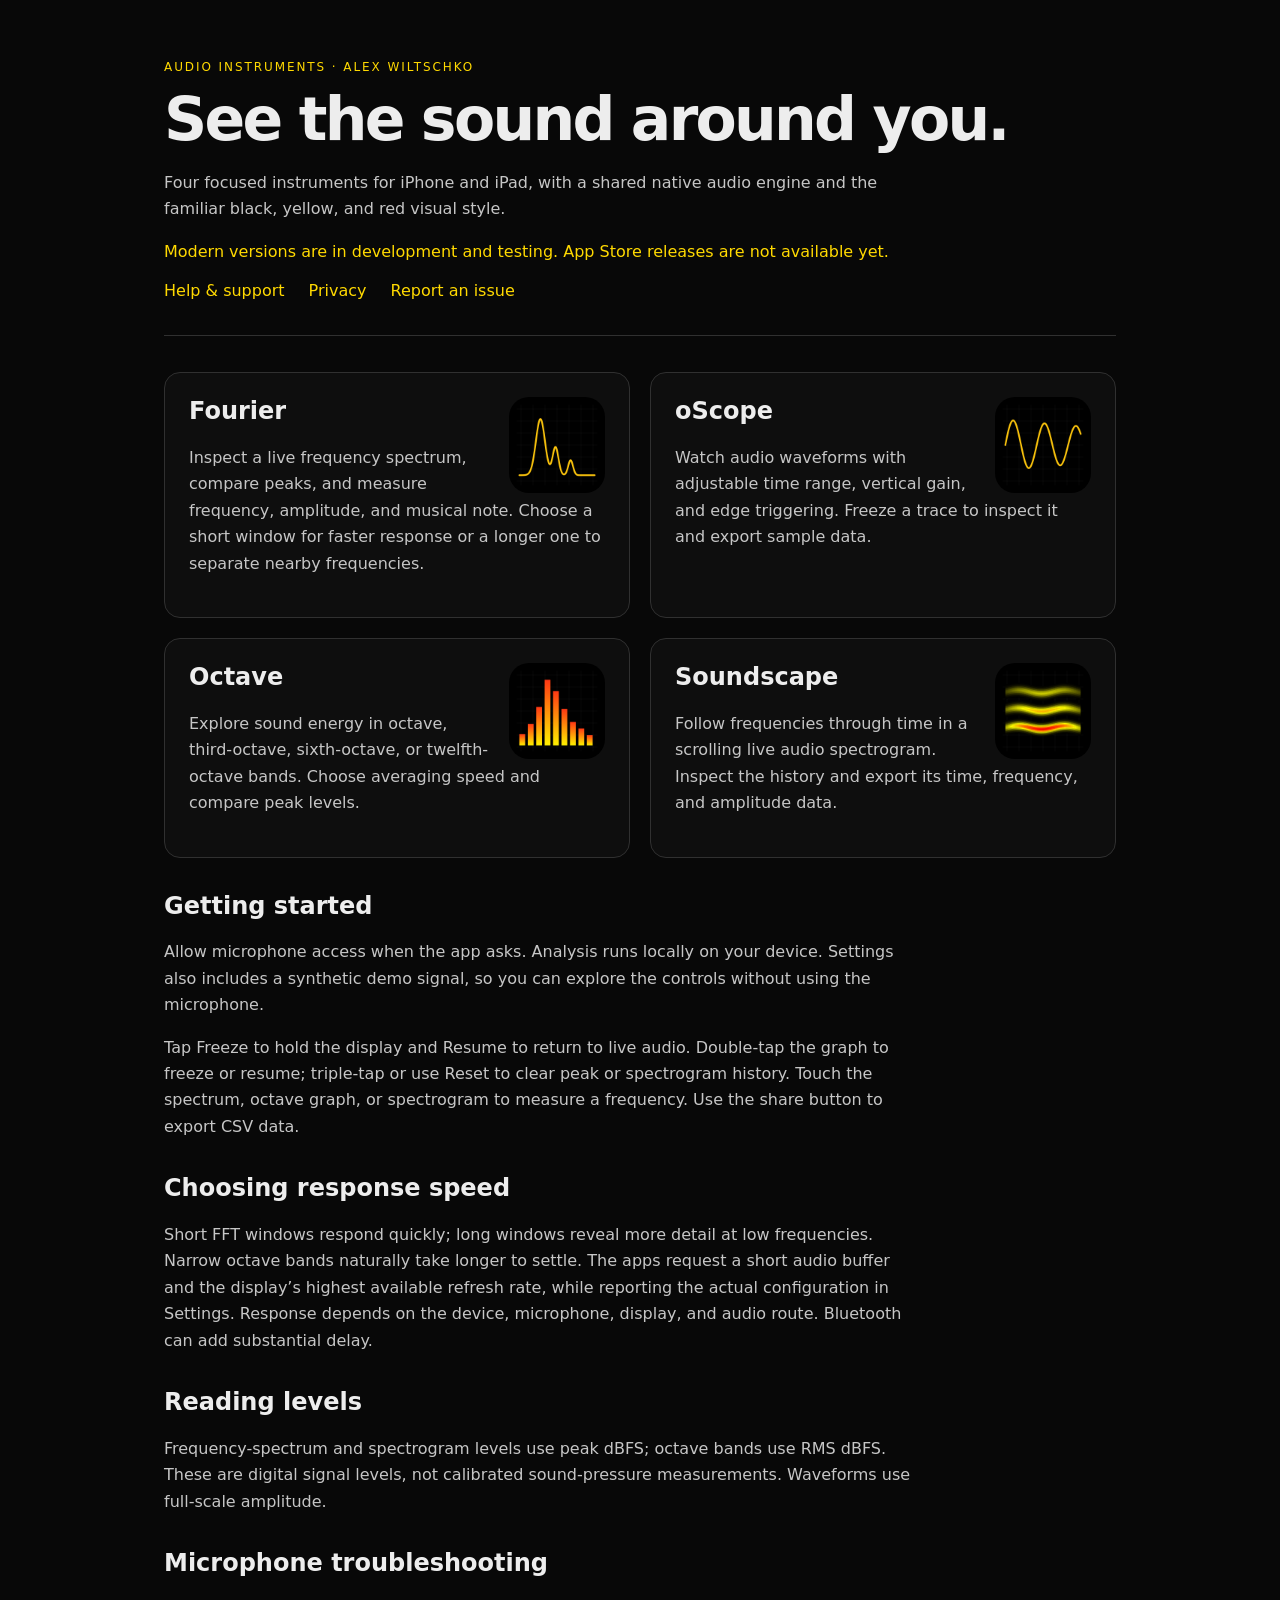
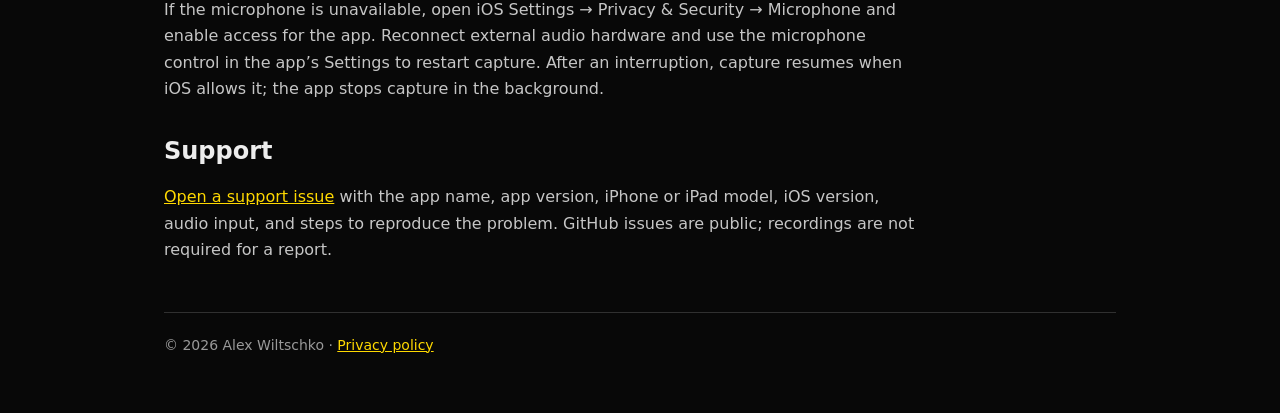
==== audio-instruments/index.html @ 64ae498b "Add modern audio instrument support and privacy pages" ====
<!doctype html><html lang="en"><head><meta charset="utf-8"><meta name="viewport" content="width=device-width,initial-scale=1"><title>Audio instruments by Alex Wiltschko</title><meta name="description" content="Fourier, oScope, Octave, and Soundscape: audio analysis instruments for iPhone and iPad."><link rel="stylesheet" href="styles.css"></head><body><main><header><div class="eyebrow">Audio instruments · Alex Wiltschko</div><h1>See the sound around you.</h1><p>Four focused instruments for iPhone and iPad, with a shared native audio engine and the familiar black, yellow, and red visual style.</p><p class="status">Modern versions are in development and testing. App Store releases are not available yet.</p><nav><a href="#help">Help &amp; support</a><a href="privacy.html">Privacy</a><a href="https://github.com/alexbw/oScope-Website/issues">Report an issue</a></nav></header><section class="cards" aria-label="Instruments"><article class="card"><img src="fourier.png" alt="Fourier spectrum icon"><h2>Fourier</h2><p>Inspect a live frequency spectrum, compare peaks, and measure frequency, amplitude, and musical note. Choose a short window for faster response or a longer one to separate nearby frequencies.</p></article><article class="card"><img src="oscope.png" alt="oScope waveform icon"><h2>oScope</h2><p>Watch audio waveforms with adjustable time range, vertical gain, and edge triggering. Freeze a trace to inspect it and export sample data.</p></article><article class="card"><img src="octave.png" alt="Octave analyzer icon"><h2>Octave</h2><p>Explore sound energy in octave, third-octave, sixth-octave, or twelfth-octave bands. Choose averaging speed and compare peak levels.</p></article><article class="card"><img src="soundscape.png" alt="Soundscape spectrogram icon"><h2>Soundscape</h2><p>Follow frequencies through time in a scrolling live audio spectrogram. Inspect the history and export its time, frequency, and amplitude data.</p></article></section><section id="help"><h2>Getting started</h2><p>Allow microphone access when the app asks. Analysis runs locally on your device. Settings also includes a synthetic demo signal, so you can explore the controls without using the microphone.</p><p>Tap Freeze to hold the display and Resume to return to live audio. Double-tap the graph to freeze or resume; triple-tap or use Reset to clear peak or spectrogram history. Touch the spectrum, octave graph, or spectrogram to measure a frequency. Use the share button to export CSV data.</p><h2>Choosing response speed</h2><p>Short FFT windows respond quickly; long windows reveal more detail at low frequencies. Narrow octave bands naturally take longer to settle. The apps request a short audio buffer and the display’s highest available refresh rate, while reporting the actual configuration in Settings. Response depends on the device, microphone, display, and audio route. Bluetooth can add substantial delay.</p><h2>Reading levels</h2><p>Frequency-spectrum and spectrogram levels use peak dBFS; octave bands use RMS dBFS. These are digital signal levels, not calibrated sound-pressure measurements. Waveforms use full-scale amplitude.</p><h2>Microphone troubleshooting</h2><p>If the microphone is unavailable, open iOS Settings → Privacy &amp; Security → Microphone and enable access for the app. Reconnect external audio hardware and use the microphone control in the app’s Settings to restart capture. After an interruption, capture resumes when iOS allows it; the app stops capture in the background.</p><h2>Support</h2><p><a href="https://github.com/alexbw/oScope-Website/issues/new">Open a support issue</a> with the app name, app version, iPhone or iPad model, iOS version, audio input, and steps to reproduce the problem. GitHub issues are public; recordings are not required for a report.</p></section><footer>© 2026 Alex Wiltschko · <a href="privacy.html">Privacy policy</a></footer></main></body></html>
---- audio-instruments/styles.css ----
:root{color-scheme:dark;font-family:system-ui,-apple-system,sans-serif;background:#080808;color:#ededed}*{box-sizing:border-box}body{margin:0}main{max-width:1000px;margin:auto;padding:60px 24px}header{border-bottom:1px solid #303030;padding-bottom:35px;margin-bottom:36px}h1{font-size:clamp(34px,6vw,60px);letter-spacing:-.045em;margin:10px 0}h2{font-size:24px;margin-top:34px}p,li{line-height:1.65;color:#c6c6c6;max-width:760px}a{color:#ffd900}nav{display:flex;gap:24px;flex-wrap:wrap}nav a{text-decoration:none}.eyebrow{color:#ffd900;text-transform:uppercase;letter-spacing:.16em;font-size:12px}.cards{display:grid;grid-template-columns:repeat(2,1fr);gap:20px}.card{border:1px solid #303030;background:#0e0e0e;padding:24px;border-radius:16px}.card img{width:96px;height:96px;float:right;margin-left:16px;border-radius:20px}.card h2{margin-top:0}.status{color:#ffd900}.meta{font-size:14px;color:#999}footer{border-top:1px solid #303030;margin-top:48px;padding-top:24px;color:#999;font-size:14px}@media(max-width:650px){main{padding-top:32px}.cards{grid-template-columns:1fr}.card img{width:72px;height:72px}}
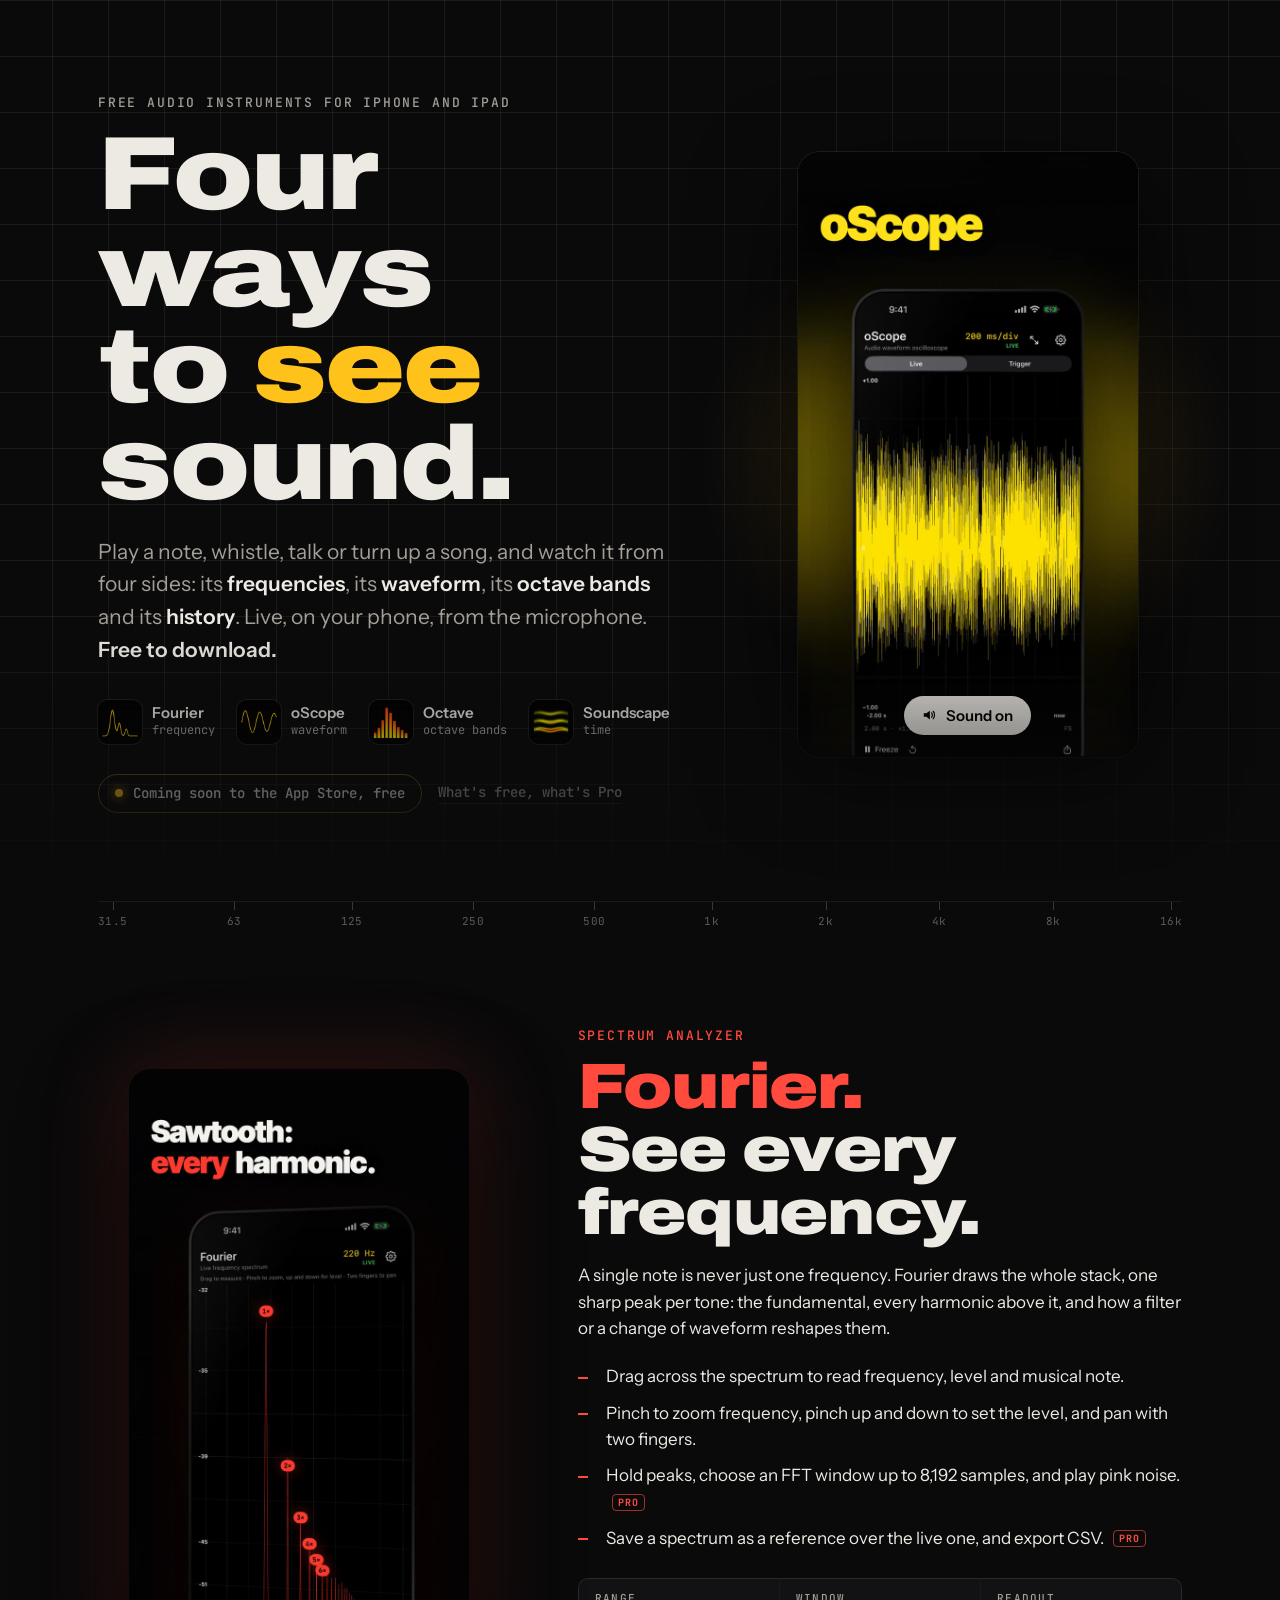
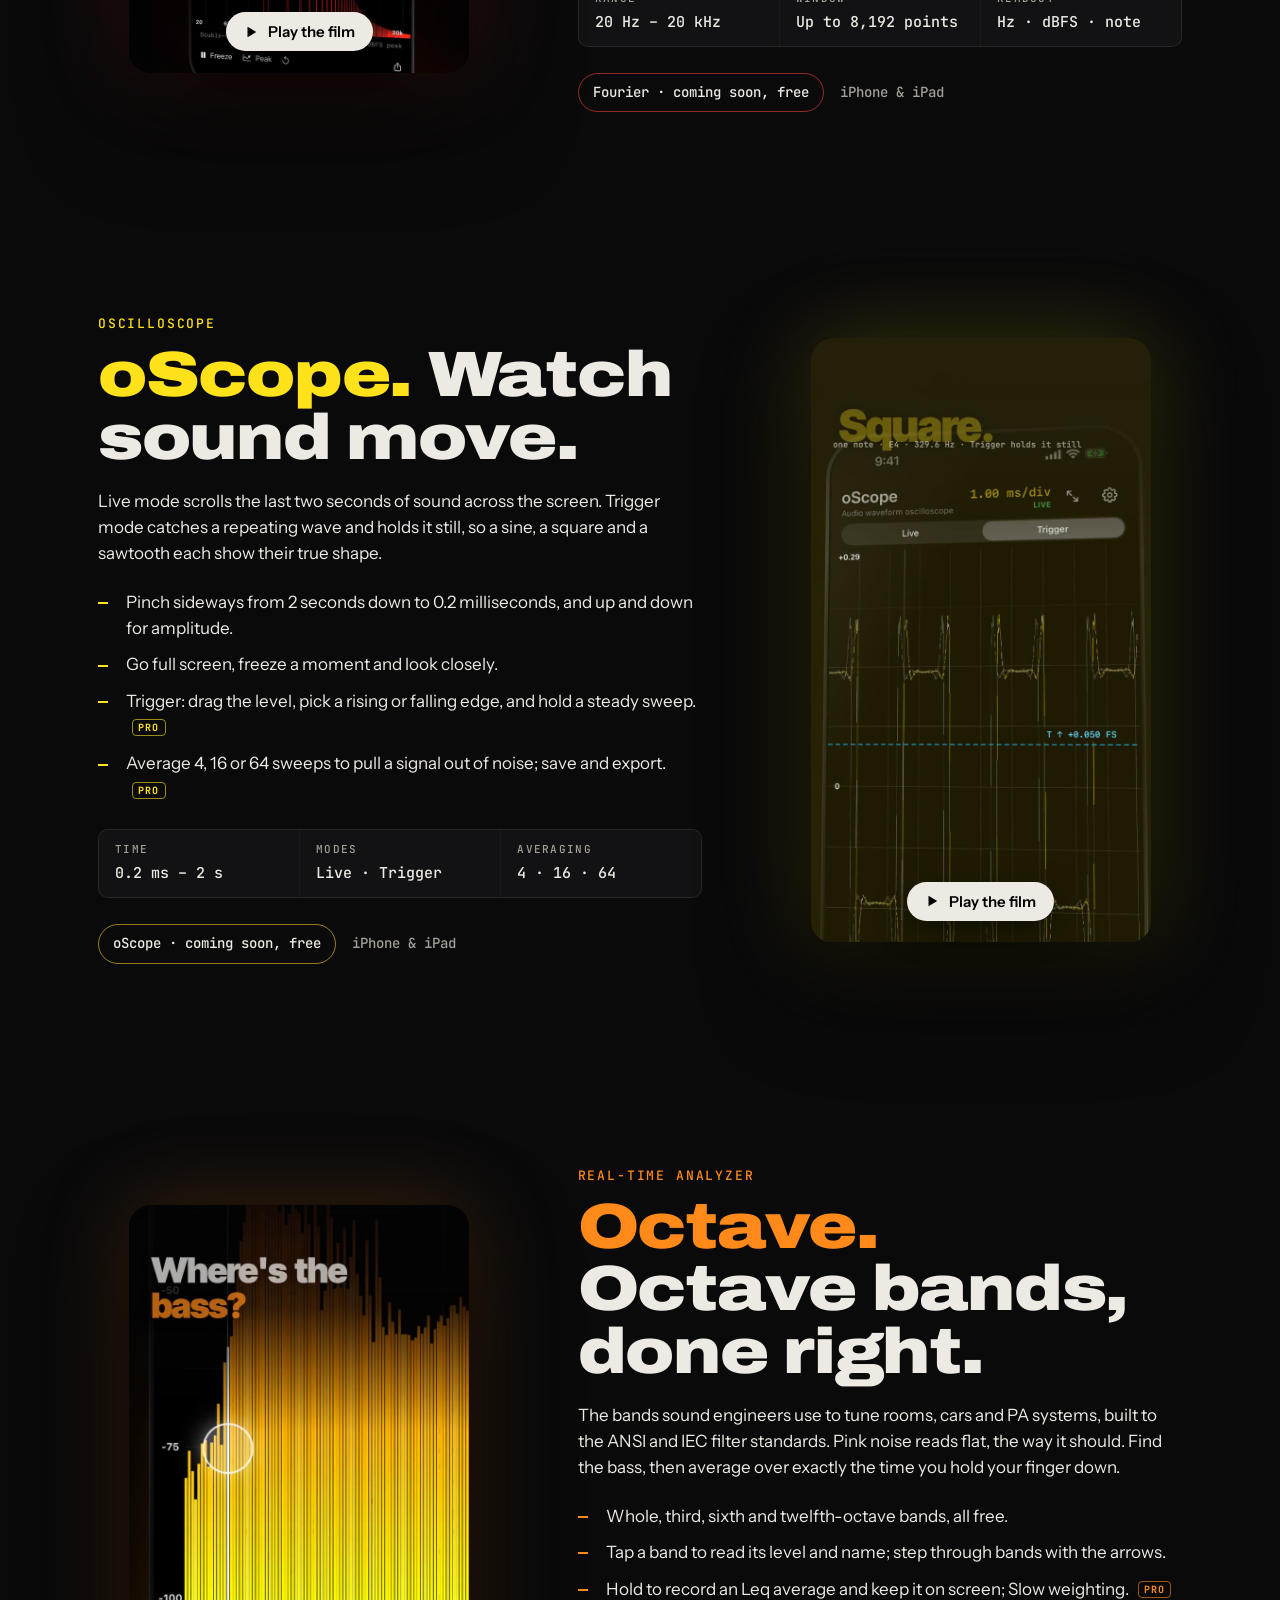
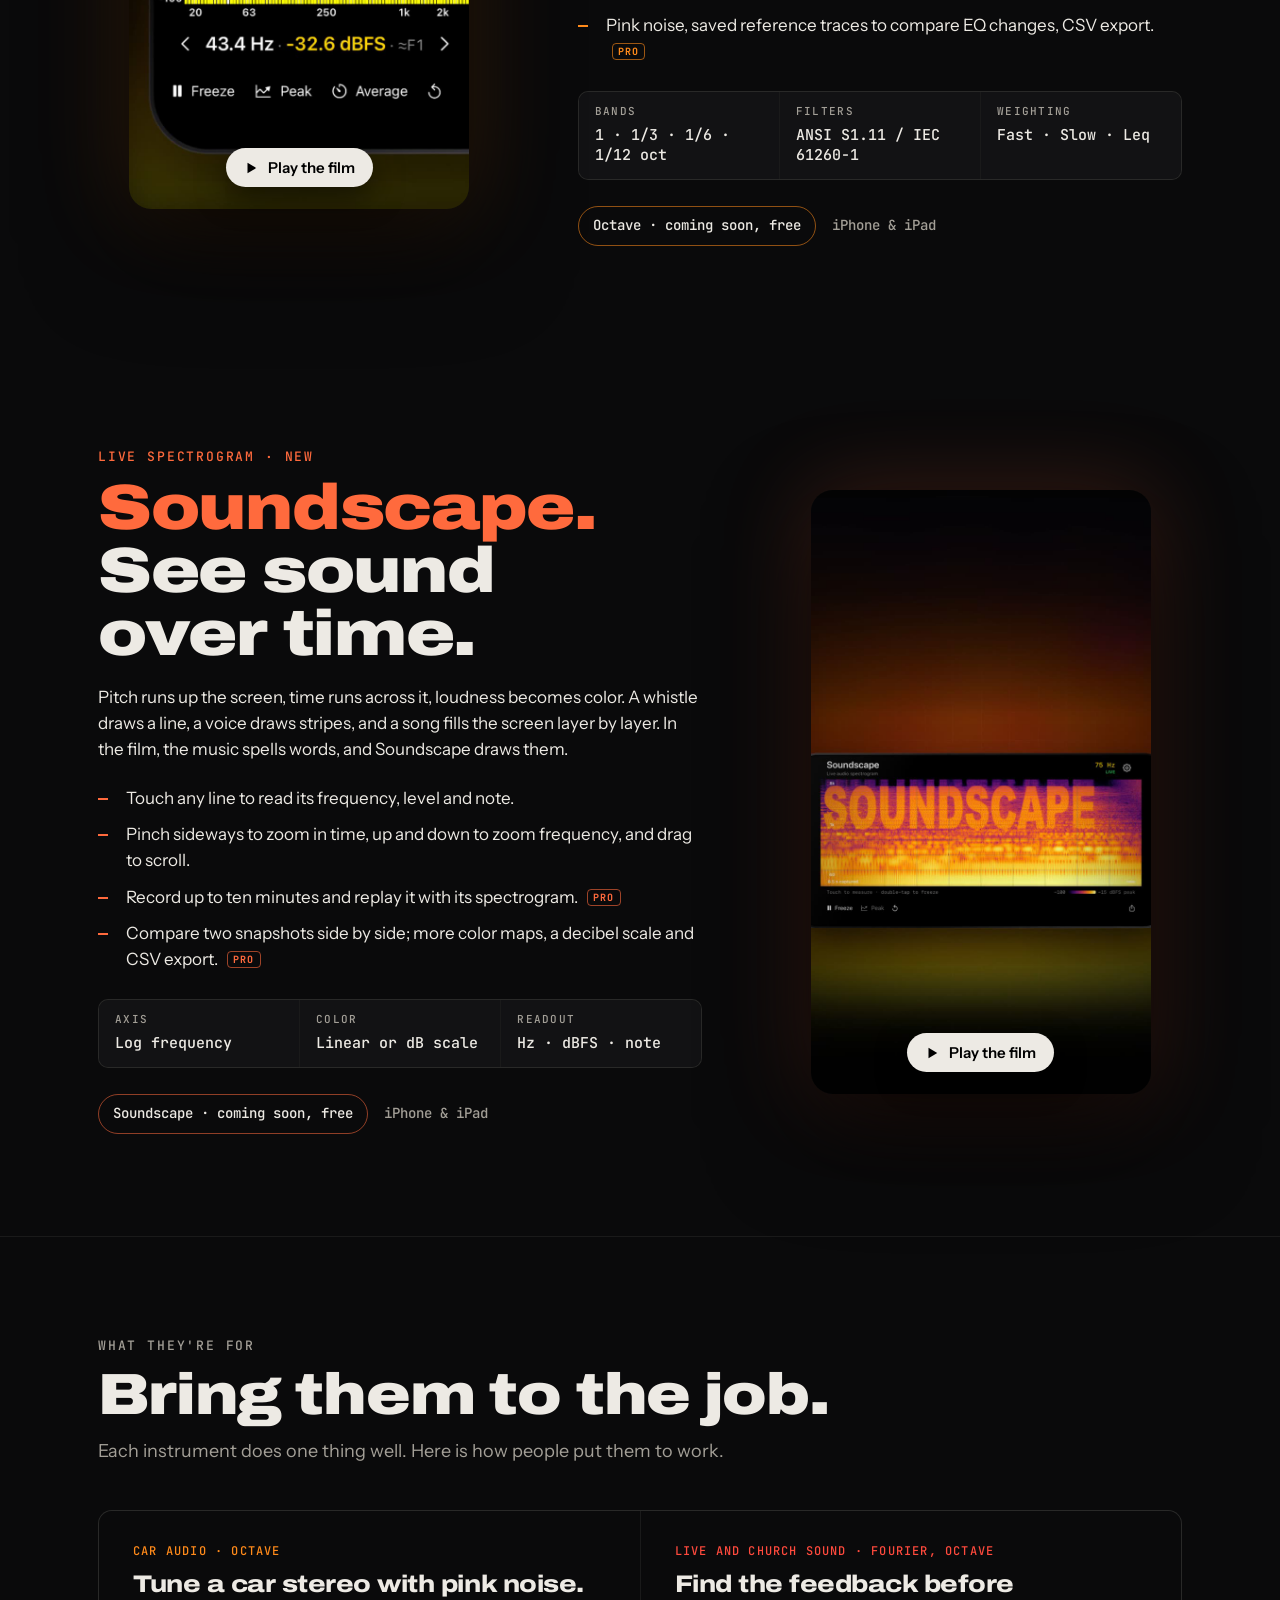
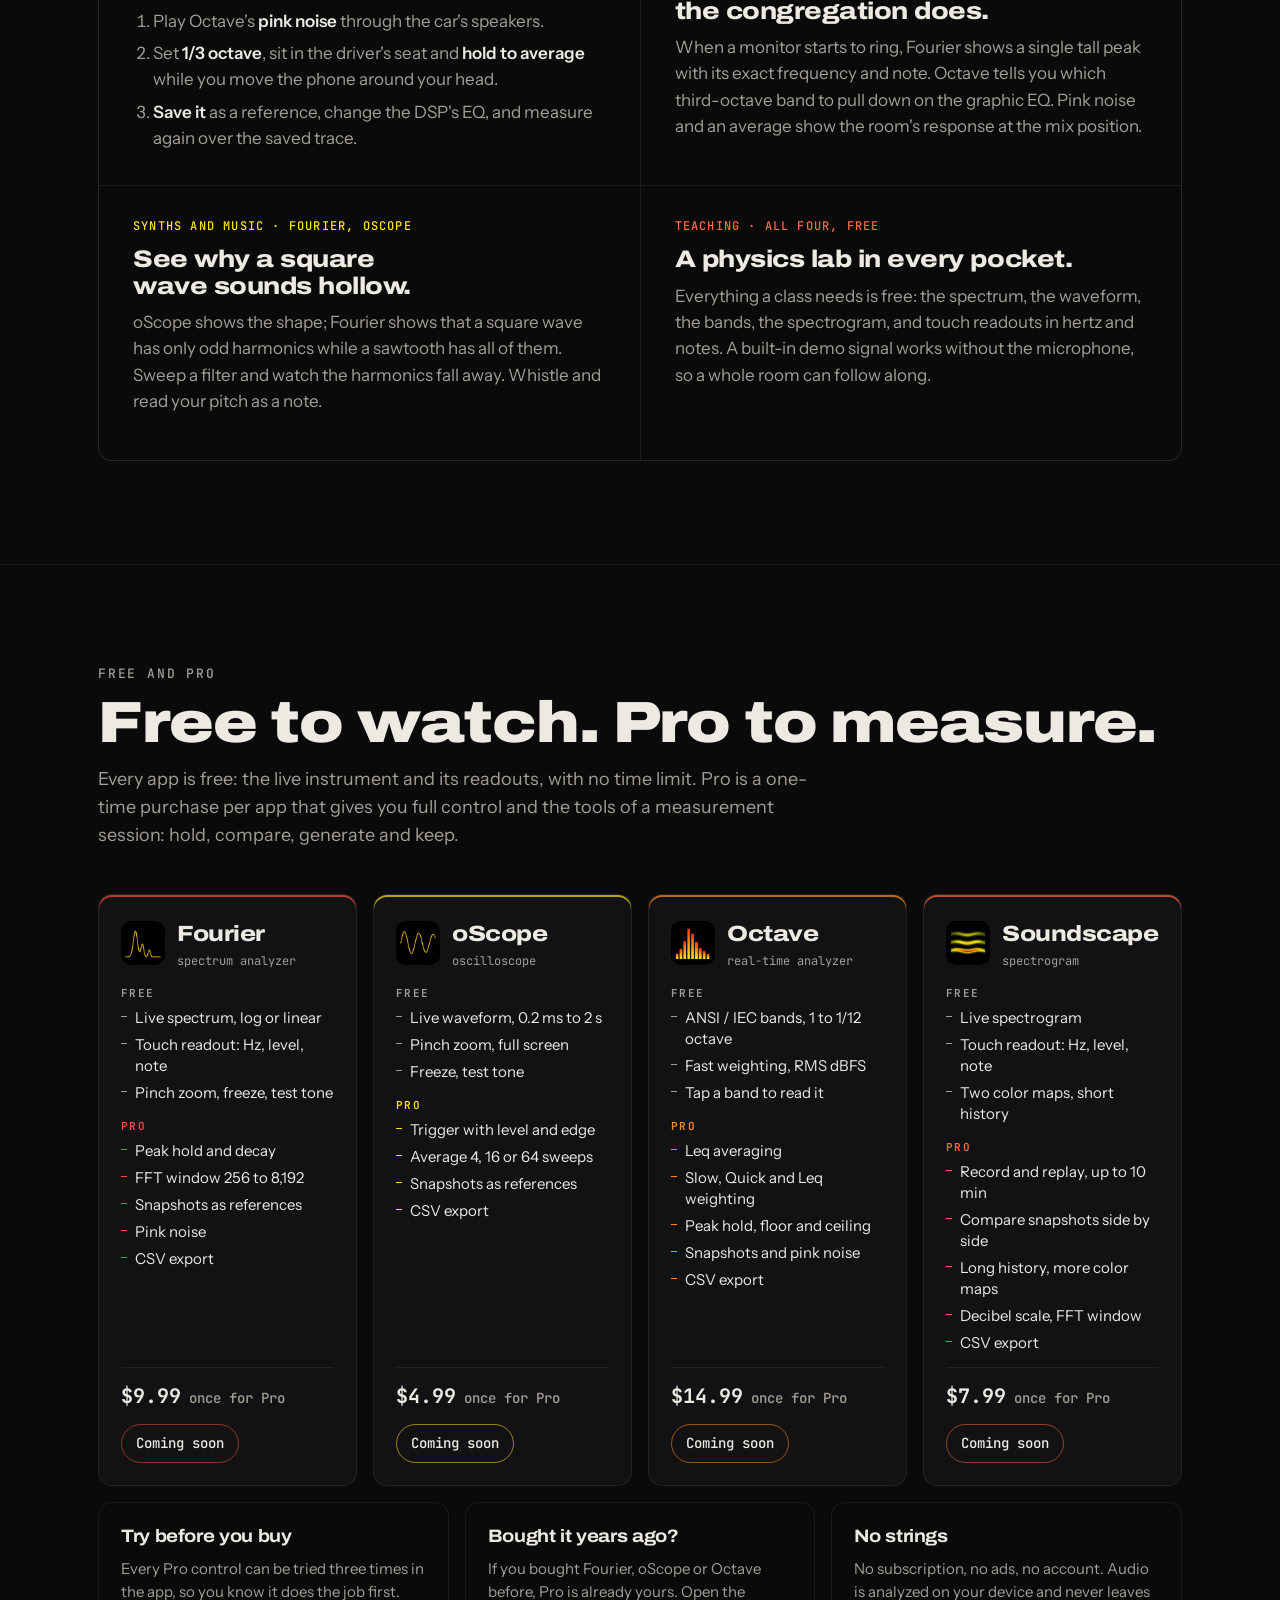
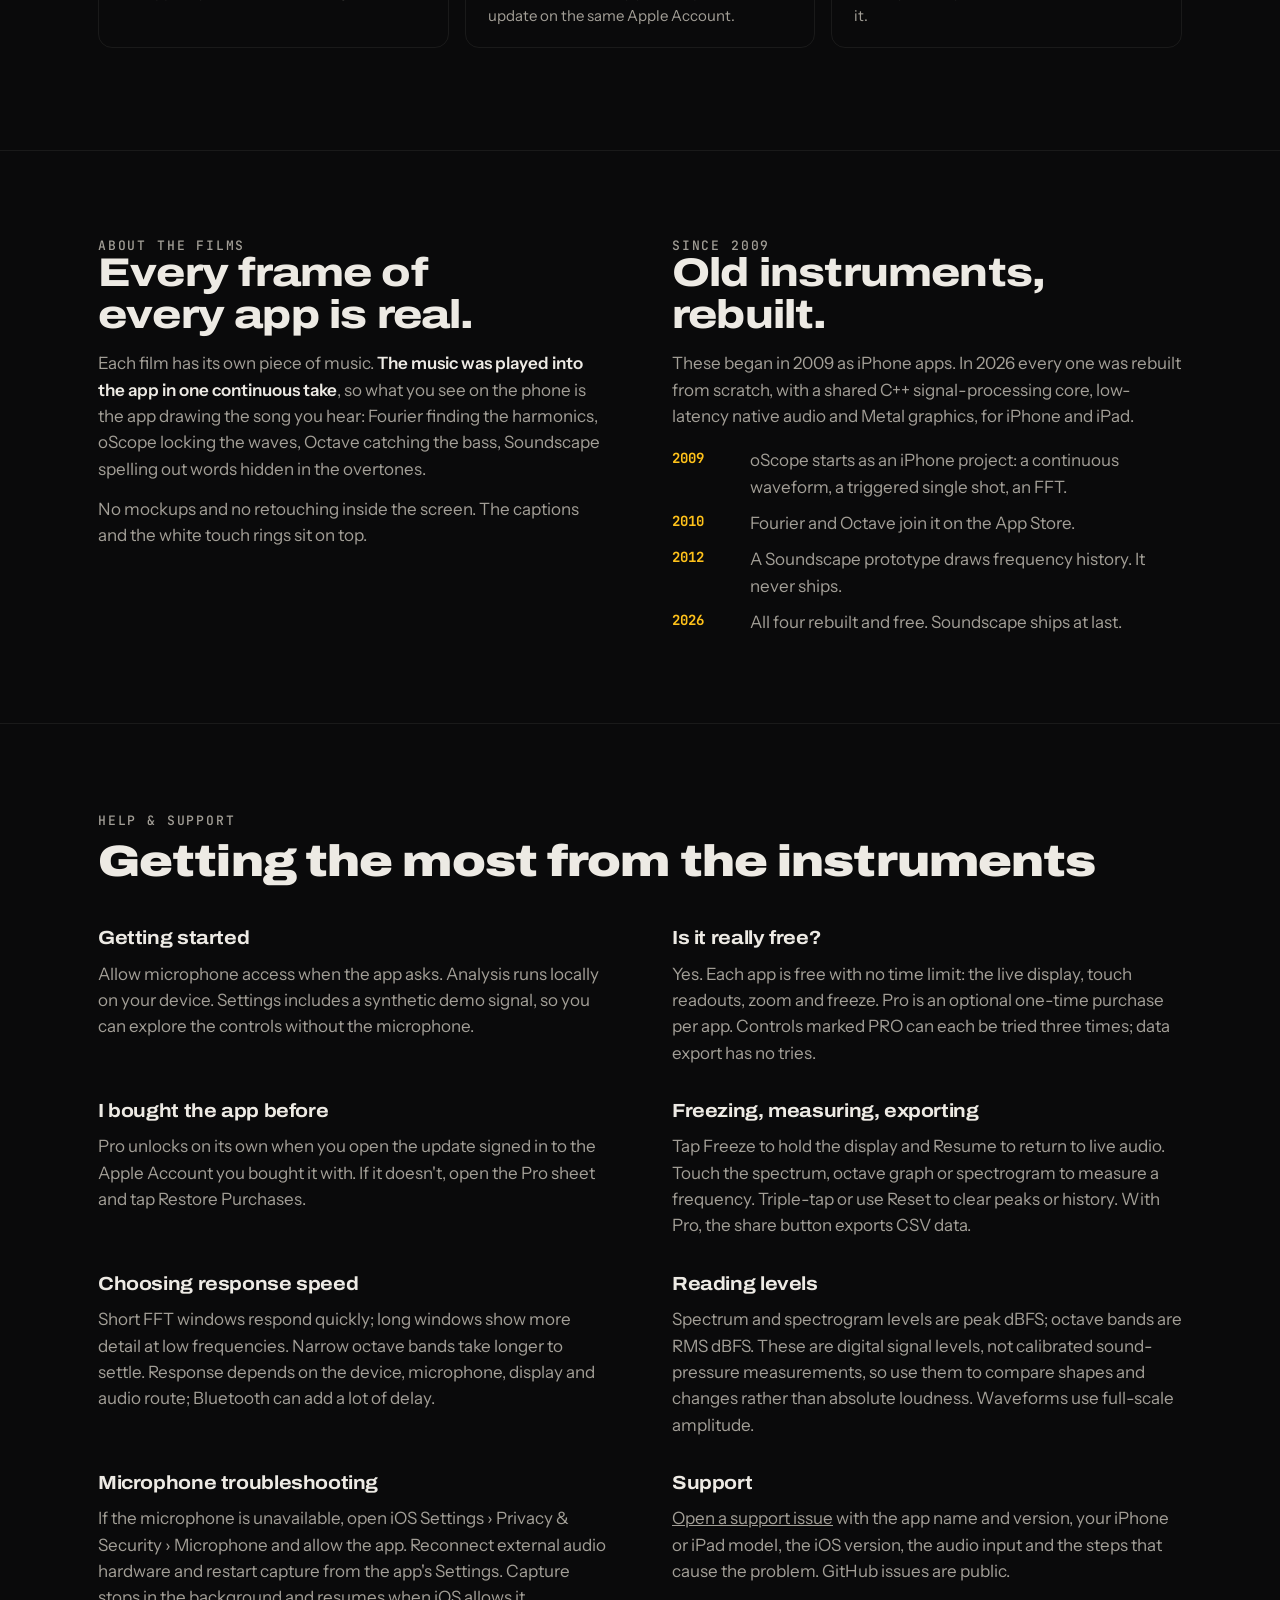
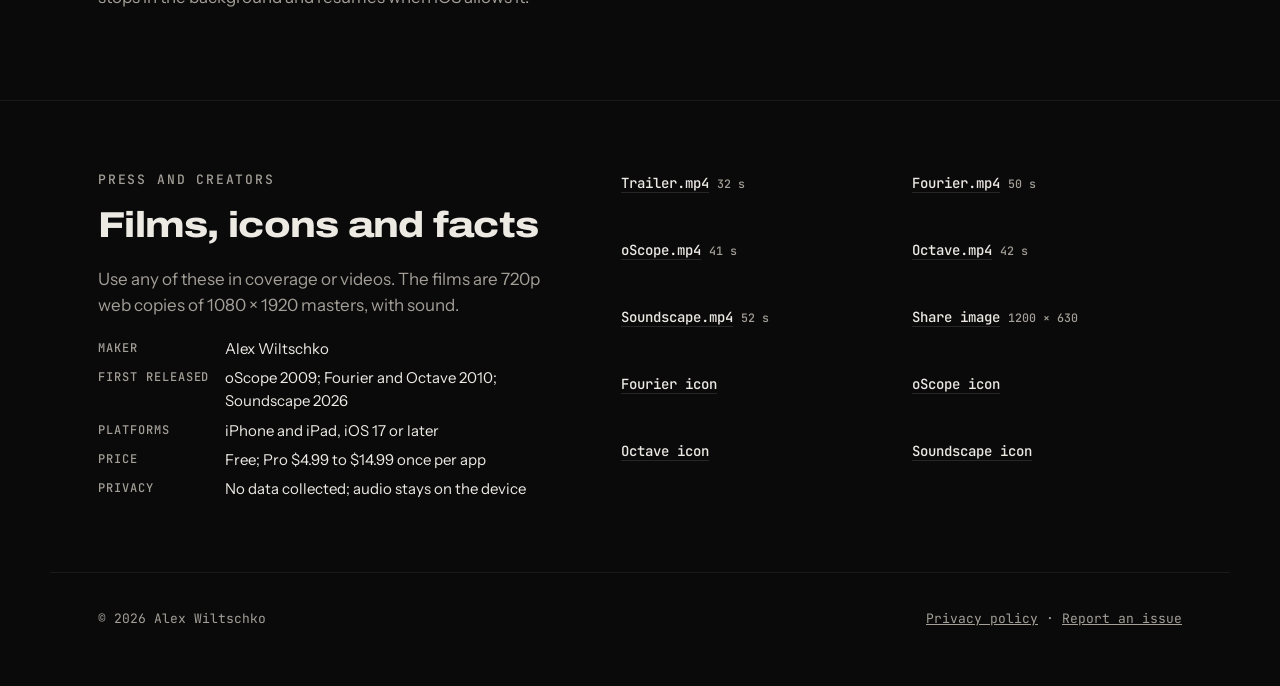
==== commit 44e4527f: "Publish the Sound Instruments launch page with free and Pro" ====
--- a/audio-instruments/index.html
+++ b/audio-instruments/index.html
@@ -1 +1,636 @@
-<!doctype html><html lang="en"><head><meta charset="utf-8"><meta name="viewport" content="width=device-width,initial-scale=1"><title>Audio instruments by Alex Wiltschko</title><meta name="description" content="Fourier, oScope, Octave, and Soundscape: audio analysis instruments for iPhone and iPad."><link rel="stylesheet" href="styles.css"></head><body><main><header><div class="eyebrow">Audio instruments · Alex Wiltschko</div><h1>See the sound around you.</h1><p>Four focused instruments for iPhone and iPad, with a shared native audio engine and the familiar black, yellow, and red visual style.</p><p class="status">Modern versions are in development and testing. App Store releases are not available yet.</p><nav><a href="#help">Help &amp; support</a><a href="privacy.html">Privacy</a><a href="https://github.com/alexbw/oScope-Website/issues">Report an issue</a></nav></header><section class="cards" aria-label="Instruments"><article class="card"><img src="fourier.png" alt="Fourier spectrum icon"><h2>Fourier</h2><p>Inspect a live frequency spectrum, compare peaks, and measure frequency, amplitude, and musical note. Choose a short window for faster response or a longer one to separate nearby frequencies.</p></article><article class="card"><img src="oscope.png" alt="oScope waveform icon"><h2>oScope</h2><p>Watch audio waveforms with adjustable time range, vertical gain, and edge triggering. Freeze a trace to inspect it and export sample data.</p></article><article class="card"><img src="octave.png" alt="Octave analyzer icon"><h2>Octave</h2><p>Explore sound energy in octave, third-octave, sixth-octave, or twelfth-octave bands. Choose averaging speed and compare peak levels.</p></article><article class="card"><img src="soundscape.png" alt="Soundscape spectrogram icon"><h2>Soundscape</h2><p>Follow frequencies through time in a scrolling live audio spectrogram. Inspect the history and export its time, frequency, and amplitude data.</p></article></section><section id="help"><h2>Getting started</h2><p>Allow microphone access when the app asks. Analysis runs locally on your device. Settings also includes a synthetic demo signal, so you can explore the controls without using the microphone.</p><p>Tap Freeze to hold the display and Resume to return to live audio. Double-tap the graph to freeze or resume; triple-tap or use Reset to clear peak or spectrogram history. Touch the spectrum, octave graph, or spectrogram to measure a frequency. Use the share button to export CSV data.</p><h2>Choosing response speed</h2><p>Short FFT windows respond quickly; long windows reveal more detail at low frequencies. Narrow octave bands naturally take longer to settle. The apps request a short audio buffer and the display’s highest available refresh rate, while reporting the actual configuration in Settings. Response depends on the device, microphone, display, and audio route. Bluetooth can add substantial delay.</p><h2>Reading levels</h2><p>Frequency-spectrum and spectrogram levels use peak dBFS; octave bands use RMS dBFS. These are digital signal levels, not calibrated sound-pressure measurements. Waveforms use full-scale amplitude.</p><h2>Microphone troubleshooting</h2><p>If the microphone is unavailable, open iOS Settings → Privacy &amp; Security → Microphone and enable access for the app. Reconnect external audio hardware and use the microphone control in the app’s Settings to restart capture. After an interruption, capture resumes when iOS allows it; the app stops capture in the background.</p><h2>Support</h2><p><a href="https://github.com/alexbw/oScope-Website/issues/new">Open a support issue</a> with the app name, app version, iPhone or iPad model, iOS version, audio input, and steps to reproduce the problem. GitHub issues are public; recordings are not required for a report.</p></section><footer>© 2026 Alex Wiltschko · <a href="privacy.html">Privacy policy</a></footer></main></body></html>
+<!doctype html>
+<html lang="en">
+<head>
+<meta charset="utf-8">
+<meta name="viewport" content="width=device-width, initial-scale=1">
+<title>Sound Instruments: Fourier, oScope, Octave and Soundscape for iPhone and iPad</title>
+<meta name="description" content="Four free audio instruments for iPhone and iPad: a spectrum analyzer, an oscilloscope, an ANSI octave-band analyzer and a live spectrogram. Pro is a one-time unlock.">
+<link rel="canonical" href="https://alexbw.github.io/oScope-Website/audio-instruments/">
+<meta name="theme-color" content="#0a0a0b">
+<meta property="og:type" content="website">
+<meta property="og:site_name" content="Sound Instruments">
+<meta property="og:title" content="Four ways to see sound">
+<meta property="og:description" content="Fourier, oScope, Octave and Soundscape: free audio instruments for iPhone and iPad. Every frame in the films is the real app drawing the music.">
+<meta property="og:url" content="https://alexbw.github.io/oScope-Website/audio-instruments/">
+<meta property="og:image" content="https://alexbw.github.io/oScope-Website/audio-instruments/media/share.jpg">
+<meta property="og:image:width" content="1200">
+<meta property="og:image:height" content="630">
+<meta property="og:image:alt" content="Fourier, oScope, Octave and Soundscape screens, with the words: Four ways to see sound.">
+<meta name="twitter:card" content="summary_large_image">
+<link rel="icon" type="image/png" href="icons/oscope.png">
+<link rel="apple-touch-icon" href="icons/oscope.png">
+<link rel="preconnect" href="https://fonts.googleapis.com">
+<link rel="preconnect" href="https://fonts.gstatic.com" crossorigin>
+<link rel="stylesheet" href="https://fonts.googleapis.com/css2?family=Archivo:wdth,wght@112..125,600..900&family=Instrument+Sans:wght@400;500;600&family=JetBrains+Mono:wght@400;500;700&display=swap">
+<script type="application/ld+json">
+{"@context":"https://schema.org","@graph":[
+ {"@type":"MobileApplication","name":"Fourier: Spectrum Analyzer","operatingSystem":"iOS 17 or later","applicationCategory":"UtilitiesApplication","url":"https://apps.apple.com/app/id386084557","offers":{"@type":"Offer","price":"0","priceCurrency":"USD"}},
+ {"@type":"MobileApplication","name":"oScope: Audio Oscilloscope","operatingSystem":"iOS 17 or later","applicationCategory":"UtilitiesApplication","url":"https://apps.apple.com/app/id344345859","offers":{"@type":"Offer","price":"0","priceCurrency":"USD"}},
+ {"@type":"MobileApplication","name":"Octave: Real-Time Analyzer","operatingSystem":"iOS 17 or later","applicationCategory":"UtilitiesApplication","url":"https://apps.apple.com/app/id386083594","offers":{"@type":"Offer","price":"0","priceCurrency":"USD"}},
+ {"@type":"MobileApplication","name":"Soundscape: Audio Spectrogram","operatingSystem":"iOS 17 or later","applicationCategory":"UtilitiesApplication","url":"https://apps.apple.com/app/id6819117901","offers":{"@type":"Offer","price":"0","priceCurrency":"USD"}}
+]}
+</script>
+<style>
+/* Layout: a rack of instrument front panels. Each app is a module with its own trace color; octave rulers divide the rack. */
+:root {
+  --panel: #0a0a0b;        /* the instruments' black glass */
+  --rack: #121214;         /* module faces */
+  --graticule: rgba(237, 234, 228, 0.07);
+  --line: rgba(237, 234, 228, 0.12);
+  --ink: #edeae4;
+  --muted: #a39f97;
+  --amber: #ffc21a;        /* the icons' trace */
+  --fourier: #ff4a3d;
+  --oscope: #ffe21a;
+  --octave: #ff8a1a;
+  --soundscape: #ff6a3d;
+  --display: "Archivo", "Helvetica Neue", Arial, sans-serif;
+  --body: "Instrument Sans", "Helvetica Neue", Arial, sans-serif;
+  --mono: "JetBrains Mono", ui-monospace, "SF Mono", Menlo, monospace;
+  --gutter: clamp(16px, 4vw, 48px);
+  color-scheme: dark;
+}
+* { box-sizing: border-box; }
+html { background: var(--panel); scroll-behavior: smooth; }
+body {
+  margin: 0;
+  background: var(--panel);
+  color: var(--ink);
+  font: 400 17px/1.55 var(--body);
+  -webkit-font-smoothing: antialiased;
+  overflow-x: hidden;
+}
+a { color: inherit; }
+:focus-visible { outline: 2px solid var(--amber); outline-offset: 3px; border-radius: 4px; }
+.wrap { max-width: 1180px; margin: 0 auto; padding-inline: var(--gutter); }
+[hidden] { display: none !important; }
+
+/* graticule behind the hero, as on a scope screen */
+.hero {
+  position: relative;
+  padding-block: clamp(40px, 8vw, 96px) clamp(48px, 7vw, 88px);
+  background-image:
+    linear-gradient(var(--graticule) 1px, transparent 1px),
+    linear-gradient(90deg, var(--graticule) 1px, transparent 1px);
+  background-size: 56px 56px;
+  background-position: center top;
+  -webkit-mask-image: linear-gradient(#000 70%, transparent);
+          mask-image: linear-gradient(#000 70%, transparent);
+}
+.hero-grid { display: grid; grid-template-columns: minmax(0, 1.15fr) minmax(0, 0.85fr); gap: clamp(32px, 6vw, 80px); align-items: center; }
+.eyebrow { font: 500 13px/1 var(--mono); letter-spacing: 0.14em; text-transform: uppercase; color: var(--muted); }
+h1, h2, h3 { font-family: var(--display); font-stretch: 118%; letter-spacing: -0.02em; text-wrap: balance; margin: 0; }
+h1 { font-size: clamp(46px, 8.2vw, 104px); font-weight: 900; line-height: 0.93; margin-block: 18px 22px; }
+h1 em { font-style: normal; color: var(--amber); }
+.lede { font-size: clamp(18px, 2vw, 21px); color: var(--muted); max-width: 34em; margin: 0; }
+.lede strong { color: var(--ink); font-weight: 600; }
+
+.icons { display: flex; flex-wrap: wrap; gap: 14px 22px; margin-block: 34px 30px; padding: 0; list-style: none; }
+.icons li { display: flex; align-items: center; gap: 10px; font: 600 15px/1 var(--body); }
+.icons a { display: flex; align-items: center; gap: 10px; text-decoration: none; }
+.icons img { width: 44px; height: 44px; border-radius: 10px; box-shadow: 0 0 0 1px rgba(255,255,255,0.08); }
+.icons span small { display: block; font: 400 12px/1.3 var(--mono); color: var(--muted); margin-top: 3px; }
+
+.cta-row { display: flex; flex-wrap: wrap; gap: 12px 16px; align-items: center; }
+.status {
+  display: inline-flex; align-items: center; gap: 10px;
+  font: 500 14px/1.2 var(--mono); color: var(--ink);
+  border: 1px solid rgba(255,194,26,0.4); border-radius: 999px; padding: 10px 16px;
+}
+.status::before { content: ""; flex: none; width: 8px; height: 8px; border-radius: 50%; background: var(--amber); box-shadow: 0 0 12px var(--amber); }
+.button {
+  display: inline-flex; align-items: center; gap: 10px; text-decoration: none;
+  font: 600 16px/1 var(--body); color: #000; background: var(--amber);
+  border-radius: 999px; padding: 14px 20px; box-shadow: 0 10px 30px rgba(255,194,26,0.18);
+}
+.button svg { width: 16px; height: 16px; }
+.quiet-link { font: 500 14px/1.4 var(--mono); color: var(--muted); text-decoration: none; border-bottom: 1px solid var(--line); }
+.quiet-link:hover { color: var(--ink); }
+
+/* a vertical film card (the films carry their own phone) */
+.phone {
+  position: relative; width: 100%; max-width: 340px; margin-inline: auto;
+  aspect-ratio: 9 / 16; border-radius: 22px; overflow: hidden; background: #000;
+  box-shadow: 0 40px 100px rgba(0,0,0,0.7), 0 0 0 1px rgba(255,255,255,0.09);
+}
+.phone video { display: block; width: 100%; height: 100%; object-fit: cover; background: #000; }
+.film { position: relative; }
+.film .play {
+  position: absolute; inset: auto 0 22px 0; margin-inline: auto; width: max-content;
+  display: inline-flex; align-items: center; gap: 10px;
+  font: 600 15px/1 var(--body); color: #000; background: var(--ink);
+  border: 0; border-radius: 999px; padding: 12px 18px; cursor: pointer;
+  box-shadow: 0 10px 30px rgba(0,0,0,0.5);
+}
+.film .play svg { width: 14px; height: 14px; }
+.film.playing .play { opacity: 0; pointer-events: none; }
+.hero .film::after {
+  content: ""; position: absolute; inset: 10% -10%; z-index: -1;
+  background: radial-gradient(closest-side, rgba(255,194,26,0.28), transparent);
+  filter: blur(30px);
+}
+
+/* octave ruler: octave-band centres are equally spaced on a log axis */
+.ruler { border-top: 1px solid var(--graticule); padding-top: 8px; display: flex; justify-content: space-between; font: 400 11px/1 var(--mono); color: #5d5a55; letter-spacing: 0.04em; margin-block: 0; }
+.ruler span { position: relative; padding-top: 6px; }
+.ruler span::before { content: ""; position: absolute; top: -8px; left: 50%; height: 8px; border-left: 1px solid #3a3835; }
+
+/* modules */
+.module { padding-block: clamp(56px, 8vw, 104px); }
+.module-grid { display: grid; grid-template-columns: minmax(0, 0.8fr) minmax(0, 1.2fr); gap: clamp(32px, 6vw, 88px); align-items: center; }
+.module.flip .module-grid { grid-template-columns: minmax(0, 1.2fr) minmax(0, 0.8fr); }
+.module.flip .film { order: 2; }
+.module h2 { font-size: clamp(36px, 5.4vw, 64px); font-weight: 900; line-height: 0.98; margin-block: 14px 18px; }
+.module h2 .name { color: var(--accent); }
+.module p { margin: 0 0 18px; max-width: 36em; }
+.module .eyebrow { color: var(--accent); }
+.module .phone { box-shadow: 0 40px 100px rgba(0,0,0,0.7), 0 0 90px color-mix(in srgb, var(--accent) 22%, transparent), 0 0 0 1px rgba(255,255,255,0.06) inset; }
+.does { list-style: none; padding: 0; margin: 22px 0 26px; display: grid; gap: 10px; }
+.does li { position: relative; padding-left: 28px; }
+.does li::before { content: ""; position: absolute; left: 0; top: 0.78em; width: 10px; height: 2px; background: var(--accent); }
+.pro {
+  display: inline-block; font: 700 10px/1 var(--mono); letter-spacing: 0.12em; text-transform: uppercase;
+  color: var(--accent, var(--amber)); border: 1px solid color-mix(in srgb, var(--accent, var(--amber)) 60%, transparent);
+  border-radius: 4px; padding: 3px 5px 2px; margin-left: 6px; vertical-align: 2px;
+}
+
+/* the panel readout: label over value, engraved */
+.readout {
+  display: grid; grid-template-columns: repeat(auto-fit, minmax(150px, 1fr)); gap: 1px;
+  background: var(--graticule); border: 1px solid var(--graticule); border-radius: 10px; overflow: hidden; margin: 0;
+}
+.readout div { background: var(--rack); padding: 14px 16px; min-width: 0; }
+.readout dt { font: 500 11px/1 var(--mono); letter-spacing: 0.12em; text-transform: uppercase; color: var(--muted); margin-bottom: 8px; }
+.readout dd { margin: 0; font: 500 15px/1.35 var(--mono); color: var(--ink); font-variant-numeric: tabular-nums; }
+
+.store { margin-top: 26px; display: flex; flex-wrap: wrap; gap: 12px 16px; align-items: center; font: 500 14px/1.4 var(--mono); color: var(--muted); }
+.store .get {
+  text-decoration: none; font: 600 15px/1 var(--body); color: #000; background: var(--accent);
+  border-radius: 999px; padding: 12px 18px;
+}
+.store .soon { color: var(--ink); border: 1px solid color-mix(in srgb, var(--accent) 55%, transparent); border-radius: 999px; padding: 9px 14px; }
+
+/* uses */
+.section { padding-block: clamp(56px, 8vw, 104px); border-top: 1px solid var(--graticule); }
+.section > .wrap > h2 { font-size: clamp(34px, 5vw, 58px); font-weight: 900; line-height: 1; margin-block: 14px 14px; }
+.section .intro { color: var(--muted); max-width: 40em; margin: 0 0 clamp(28px, 4vw, 44px); font-size: 18px; }
+.uses { display: grid; grid-template-columns: repeat(2, minmax(0, 1fr)); gap: 1px; background: var(--graticule); border: 1px solid var(--graticule); border-radius: 14px; overflow: hidden; }
+.use { background: var(--panel); padding: clamp(22px, 3vw, 34px); min-width: 0; }
+.use h3 { font-size: 24px; font-weight: 800; line-height: 1.1; margin-bottom: 10px; }
+.use .tag { font: 500 12px/1 var(--mono); letter-spacing: 0.1em; text-transform: uppercase; color: var(--accent); margin-bottom: 14px; display: block; }
+.use p { color: var(--muted); margin: 0 0 12px; }
+.use ol { margin: 0; padding-left: 1.2em; color: var(--muted); display: grid; gap: 6px; }
+.use ol b { color: var(--ink); font-weight: 600; }
+.use a { color: var(--accent); text-decoration: none; border-bottom: 1px solid color-mix(in srgb, var(--accent) 40%, transparent); }
+
+/* free and pro */
+.plans { display: grid; grid-template-columns: repeat(4, minmax(0, 1fr)); gap: 16px; }
+.plan {
+  background: var(--rack); border: 1px solid var(--graticule); border-radius: 14px; padding: 22px; min-width: 0;
+  display: flex; flex-direction: column; gap: 14px;
+  box-shadow: inset 0 2px 0 color-mix(in srgb, var(--accent) 70%, transparent);
+}
+.plan header { display: flex; align-items: center; gap: 12px; }
+.plan header img { width: 44px; height: 44px; border-radius: 10px; }
+.plan h3 { font-size: 22px; font-weight: 800; }
+.plan h3 small { display: block; font: 400 12px/1.3 var(--mono); color: var(--muted); letter-spacing: 0; margin-top: 3px; }
+.plan h4 { font: 600 11px/1 var(--mono); letter-spacing: 0.12em; text-transform: uppercase; color: var(--muted); margin: 4px 0 8px; }
+.plan h4.p { color: var(--accent); }
+.plan ul { list-style: none; padding: 0; margin: 0; display: grid; gap: 6px; font-size: 15px; line-height: 1.4; }
+.plan ul li { padding-left: 14px; position: relative; }
+.plan ul li::before { content: ""; position: absolute; left: 0; top: 0.62em; width: 6px; height: 1.5px; background: var(--muted); }
+.plan .p + ul li::before { background: var(--accent); }
+.plan .price { margin-top: auto; padding-top: 14px; border-top: 1px solid var(--graticule); font: 500 14px/1.4 var(--mono); color: var(--muted); }
+.plan .price b { color: var(--ink); font-size: 20px; font-weight: 700; }
+.plan .store { margin-top: 0; }
+.promises { display: grid; grid-template-columns: repeat(3, minmax(0, 1fr)); gap: 16px; margin-top: 16px; }
+.promise { border: 1px solid var(--graticule); border-radius: 14px; padding: 20px 22px; }
+.promise h3 { font-size: 18px; font-stretch: 112%; font-weight: 700; margin-bottom: 6px; }
+.promise p { color: var(--muted); margin: 0; font-size: 15px; }
+
+/* real footage + history */
+.notes { padding-block: clamp(48px, 7vw, 88px); border-top: 1px solid var(--graticule); }
+.notes-grid { display: grid; grid-template-columns: repeat(2, minmax(0, 1fr)); gap: clamp(28px, 5vw, 64px); }
+.notes h2 { font-size: clamp(28px, 3.6vw, 40px); font-weight: 800; line-height: 1.05; margin-bottom: 14px; }
+.notes p { color: var(--muted); margin: 0 0 14px; max-width: 34em; }
+.notes p strong { color: var(--ink); font-weight: 600; }
+.timeline { list-style: none; padding: 0; margin: 18px 0 0; display: grid; gap: 10px; }
+.timeline li { display: grid; grid-template-columns: 64px minmax(0, 1fr); gap: 14px; color: var(--muted); }
+.timeline b { font: 700 14px/1.6 var(--mono); color: var(--amber); }
+
+/* help */
+.help { padding-block: clamp(48px, 7vw, 96px); border-top: 1px solid var(--graticule); }
+.help h2 { font-size: clamp(30px, 4vw, 44px); font-weight: 900; margin-bottom: 28px; }
+.help-grid { display: grid; grid-template-columns: repeat(2, minmax(0, 1fr)); gap: 30px clamp(28px, 5vw, 64px); }
+.help h3 { font-size: 19px; font-stretch: 112%; font-weight: 700; margin-bottom: 8px; }
+.help p { color: var(--muted); margin: 0; }
+
+/* press */
+.press { padding-block: clamp(40px, 6vw, 72px); border-top: 1px solid var(--graticule); }
+.press-grid { display: grid; grid-template-columns: minmax(0, 0.9fr) minmax(0, 1.1fr); gap: clamp(28px, 5vw, 64px); }
+.press h2 { font-size: clamp(26px, 3.4vw, 36px); font-weight: 800; margin-block: 12px 12px; }
+.press p { color: var(--muted); margin: 0 0 12px; }
+.files { list-style: none; padding: 0; margin: 0; display: grid; grid-template-columns: repeat(2, minmax(0, 1fr)); gap: 8px 20px; font: 500 14px/1.5 var(--mono); }
+.files a { text-decoration: none; border-bottom: 1px solid var(--line); }
+.files small { color: var(--muted); }
+.facts { margin: 18px 0 0; display: grid; grid-template-columns: max-content minmax(0, 1fr); gap: 6px 16px; font-size: 15px; }
+.facts dt { font: 500 12px/1.9 var(--mono); letter-spacing: 0.08em; text-transform: uppercase; color: var(--muted); }
+.facts dd { margin: 0; }
+
+footer { padding-block: 36px 56px; border-top: 1px solid var(--graticule); font: 400 13px/1.6 var(--mono); color: var(--muted); display: flex; flex-wrap: wrap; gap: 8px 24px; justify-content: space-between; }
+
+@media (max-width: 1020px) {
+  .plans { grid-template-columns: repeat(2, minmax(0, 1fr)); }
+}
+@media (max-width: 860px) {
+  .hero-grid, .module-grid, .module.flip .module-grid, .notes-grid, .help-grid, .uses, .press-grid, .promises { grid-template-columns: minmax(0, 1fr); }
+  .module.flip .film { order: 0; }
+  .phone { max-width: 300px; }
+  .ruler span:nth-child(even) { visibility: hidden; }
+}
+@media (max-width: 560px) {
+  .plans, .files { grid-template-columns: minmax(0, 1fr); }
+}
+@media (prefers-reduced-motion: reduce) { html { scroll-behavior: auto; } }
+</style>
+</head>
+<body>
+
+<header class="hero">
+  <div class="wrap hero-grid">
+    <div>
+      <div class="eyebrow">Free audio instruments for iPhone and iPad</div>
+      <h1>Four ways to <em>see</em> sound.</h1>
+      <p class="lede">Play a note, whistle, talk or turn up a song, and watch it from four sides: its <strong>frequencies</strong>, its <strong>waveform</strong>, its <strong>octave bands</strong> and its <strong>history</strong>. Live, on your phone, from the microphone. <strong>Free to download.</strong></p>
+      <ul class="icons" aria-label="The instruments">
+        <li><a href="#fourier"><img src="icons/fourier.png" alt=""><span>Fourier<small>frequency</small></span></a></li>
+        <li><a href="#oscope"><img src="icons/oscope.png" alt=""><span>oScope<small>waveform</small></span></a></li>
+        <li><a href="#octave"><img src="icons/octave.png" alt=""><span>Octave<small>octave bands</small></span></a></li>
+        <li><a href="#soundscape"><img src="icons/soundscape.png" alt=""><span>Soundscape<small>time</small></span></a></li>
+      </ul>
+      <div class="cta-row">
+        <span class="status" id="status">Coming soon to the App Store, free</span>
+        <a class="button" id="hero-get" href="#get" hidden><svg viewBox="0 0 16 16" aria-hidden="true"><path d="M8 2v9M4 7.5 8 11.5l4-4M3 14h10" stroke="currentColor" stroke-width="1.8" fill="none" stroke-linecap="round" stroke-linejoin="round"/></svg>Get them free</a>
+        <a class="quiet-link" href="#get">What's free, what's Pro</a>
+      </div>
+    </div>
+    <div class="film" data-autoplay>
+      <div class="phone"><video id="trailer" src="media/soundinstruments.mp4" poster="media/soundinstruments.jpg" muted loop playsinline preload="metadata" aria-label="Sound Instruments trailer"></video></div>
+      <button class="play" type="button" data-sound><svg viewBox="0 0 16 16" aria-hidden="true"><path d="M2 6h3l4-3v10l-4-3H2z" fill="currentColor"/><path d="M11 5.5c1 .8 1 4.2 0 5M12.8 3.8c2 1.8 2 6.6 0 8.4" stroke="currentColor" stroke-width="1.4" fill="none" stroke-linecap="round"/></svg>Sound on</button>
+    </div>
+  </div>
+</header>
+
+<div class="wrap"><p class="ruler" aria-hidden="true"><span>31.5</span><span>63</span><span>125</span><span>250</span><span>500</span><span>1k</span><span>2k</span><span>4k</span><span>8k</span><span>16k</span></p></div>
+
+<section class="module" id="fourier" style="--accent: var(--fourier)">
+  <div class="wrap module-grid">
+    <div class="film">
+      <div class="phone"><video src="media/fourier.mp4" poster="media/fourier.jpg" playsinline preload="none" aria-label="Fourier film"></video></div>
+      <button class="play" type="button"><svg viewBox="0 0 16 16" aria-hidden="true"><path d="M4 2l10 6-10 6z" fill="currentColor"/></svg>Play the film</button>
+    </div>
+    <div>
+      <div class="eyebrow">Spectrum analyzer</div>
+      <h2><span class="name">Fourier.</span> See every frequency.</h2>
+      <p>A single note is never just one frequency. Fourier draws the whole stack, one sharp peak per tone: the fundamental, every harmonic above it, and how a filter or a change of waveform reshapes them.</p>
+      <ul class="does">
+        <li>Drag across the spectrum to read frequency, level and musical note.</li>
+        <li>Pinch to zoom frequency, pinch up and down to set the level, and pan with two fingers.</li>
+        <li>Hold peaks, choose an FFT window up to 8,192 samples, and play pink noise. <span class="pro">Pro</span></li>
+        <li>Save a spectrum as a reference over the live one, and export CSV. <span class="pro">Pro</span></li>
+      </ul>
+      <dl class="readout">
+        <div><dt>Range</dt><dd>20 Hz – 20 kHz</dd></div>
+        <div><dt>Window</dt><dd>Up to 8,192 points</dd></div>
+        <div><dt>Readout</dt><dd>Hz · dBFS · note</dd></div>
+      </dl>
+      <div class="store" data-app="fourier"></div>
+    </div>
+  </div>
+</section>
+
+<section class="module flip" id="oscope" style="--accent: var(--oscope)">
+  <div class="wrap module-grid">
+    <div class="film">
+      <div class="phone"><video src="media/oscope.mp4" poster="media/oscope.jpg" playsinline preload="none" aria-label="oScope film"></video></div>
+      <button class="play" type="button"><svg viewBox="0 0 16 16" aria-hidden="true"><path d="M4 2l10 6-10 6z" fill="currentColor"/></svg>Play the film</button>
+    </div>
+    <div>
+      <div class="eyebrow">Oscilloscope</div>
+      <h2><span class="name">oScope.</span> Watch sound move.</h2>
+      <p>Live mode scrolls the last two seconds of sound across the screen. Trigger mode catches a repeating wave and holds it still, so a sine, a square and a sawtooth each show their true shape.</p>
+      <ul class="does">
+        <li>Pinch sideways from 2 seconds down to 0.2 milliseconds, and up and down for amplitude.</li>
+        <li>Go full screen, freeze a moment and look closely.</li>
+        <li>Trigger: drag the level, pick a rising or falling edge, and hold a steady sweep. <span class="pro">Pro</span></li>
+        <li>Average 4, 16 or 64 sweeps to pull a signal out of noise; save and export. <span class="pro">Pro</span></li>
+      </ul>
+      <dl class="readout">
+        <div><dt>Time</dt><dd>0.2 ms – 2 s</dd></div>
+        <div><dt>Modes</dt><dd>Live · Trigger</dd></div>
+        <div><dt>Averaging</dt><dd>4 · 16 · 64</dd></div>
+      </dl>
+      <div class="store" data-app="oscope"></div>
+    </div>
+  </div>
+</section>
+
+<section class="module" id="octave" style="--accent: var(--octave)">
+  <div class="wrap module-grid">
+    <div class="film">
+      <div class="phone"><video src="media/octave.mp4" poster="media/octave.jpg" playsinline preload="none" aria-label="Octave film"></video></div>
+      <button class="play" type="button"><svg viewBox="0 0 16 16" aria-hidden="true"><path d="M4 2l10 6-10 6z" fill="currentColor"/></svg>Play the film</button>
+    </div>
+    <div>
+      <div class="eyebrow">Real-time analyzer</div>
+      <h2><span class="name">Octave.</span> Octave bands, done right.</h2>
+      <p>The bands sound engineers use to tune rooms, cars and PA systems, built to the ANSI and IEC filter standards. Pink noise reads flat, the way it should. Find the bass, then average over exactly the time you hold your finger down.</p>
+      <ul class="does">
+        <li>Whole, third, sixth and twelfth-octave bands, all free.</li>
+        <li>Tap a band to read its level and name; step through bands with the arrows.</li>
+        <li>Hold to record an Leq average and keep it on screen; Slow weighting. <span class="pro">Pro</span></li>
+        <li>Pink noise, saved reference traces to compare EQ changes, CSV export. <span class="pro">Pro</span></li>
+      </ul>
+      <dl class="readout">
+        <div><dt>Bands</dt><dd>1 · 1/3 · 1/6 · 1/12 oct</dd></div>
+        <div><dt>Filters</dt><dd>ANSI S1.11 / IEC 61260-1</dd></div>
+        <div><dt>Weighting</dt><dd>Fast · Slow · Leq</dd></div>
+      </dl>
+      <div class="store" data-app="octave"></div>
+    </div>
+  </div>
+</section>
+
+<section class="module flip" id="soundscape" style="--accent: var(--soundscape)">
+  <div class="wrap module-grid">
+    <div class="film">
+      <div class="phone"><video src="media/soundscape.mp4" poster="media/soundscape.jpg" playsinline preload="none" aria-label="Soundscape film"></video></div>
+      <button class="play" type="button"><svg viewBox="0 0 16 16" aria-hidden="true"><path d="M4 2l10 6-10 6z" fill="currentColor"/></svg>Play the film</button>
+    </div>
+    <div>
+      <div class="eyebrow">Live spectrogram · new</div>
+      <h2><span class="name">Soundscape.</span> See sound over time.</h2>
+      <p>Pitch runs up the screen, time runs across it, loudness becomes color. A whistle draws a line, a voice draws stripes, and a song fills the screen layer by layer. In the film, the music spells words, and Soundscape draws them.</p>
+      <ul class="does">
+        <li>Touch any line to read its frequency, level and note.</li>
+        <li>Pinch sideways to zoom in time, up and down to zoom frequency, and drag to scroll.</li>
+        <li>Record up to ten minutes and replay it with its spectrogram. <span class="pro">Pro</span></li>
+        <li>Compare two snapshots side by side; more color maps, a decibel scale and CSV export. <span class="pro">Pro</span></li>
+      </ul>
+      <dl class="readout">
+        <div><dt>Axis</dt><dd>Log frequency</dd></div>
+        <div><dt>Color</dt><dd>Linear or dB scale</dd></div>
+        <div><dt>Readout</dt><dd>Hz · dBFS · note</dd></div>
+      </dl>
+      <div class="store" data-app="soundscape"></div>
+    </div>
+  </div>
+</section>
+
+<section class="section" id="uses">
+  <div class="wrap">
+    <div class="eyebrow">What they're for</div>
+    <h2>Bring them to the job.</h2>
+    <p class="intro">Each instrument does one thing well. Here is how people put them to work.</p>
+    <div class="uses">
+      <div class="use" style="--accent: var(--octave)">
+        <span class="tag">Car audio · Octave</span>
+        <h3>Tune a car stereo with pink noise.</h3>
+        <ol>
+          <li>Play Octave's <b>pink noise</b> through the car's speakers.</li>
+          <li>Set <b>1/3 octave</b>, sit in the driver's seat and <b>hold to average</b> while you move the phone around your head.</li>
+          <li><b>Save it</b> as a reference, change the DSP's EQ, and measure again over the saved trace.</li>
+        </ol>
+      </div>
+      <div class="use" style="--accent: var(--fourier)">
+        <span class="tag">Live and church sound · Fourier, Octave</span>
+        <h3>Find the feedback before the congregation does.</h3>
+        <p>When a monitor starts to ring, Fourier shows a single tall peak with its exact frequency and note. Octave tells you which third-octave band to pull down on the graphic EQ. Pink noise and an average show the room's response at the mix position.</p>
+      </div>
+      <div class="use" style="--accent: var(--oscope)">
+        <span class="tag">Synths and music · Fourier, oScope</span>
+        <h3>See why a square wave sounds hollow.</h3>
+        <p>oScope shows the shape; Fourier shows that a square wave has only odd harmonics while a sawtooth has all of them. Sweep a filter and watch the harmonics fall away. Whistle and read your pitch as a note.</p>
+      </div>
+      <div class="use" style="--accent: var(--soundscape)">
+        <span class="tag">Teaching · all four, free</span>
+        <h3>A physics lab in every pocket.</h3>
+        <p>Everything a class needs is free: the spectrum, the waveform, the bands, the spectrogram, and touch readouts in hertz and notes. A built-in demo signal works without the microphone, so a whole room can follow along.</p>
+      </div>
+    </div>
+  </div>
+</section>
+
+<section class="section" id="get">
+  <div class="wrap">
+    <div class="eyebrow">Free and Pro</div>
+    <h2>Free to watch. Pro to measure.</h2>
+    <p class="intro">Every app is free: the live instrument and its readouts, with no time limit. Pro is a one-time purchase per app that gives you full control and the tools of a measurement session: hold, compare, generate and keep.</p>
+    <div class="plans">
+      <article class="plan" style="--accent: var(--fourier)">
+        <header><img src="icons/fourier.png" alt=""><h3>Fourier<small>spectrum analyzer</small></h3></header>
+        <div><h4>Free</h4><ul><li>Live spectrum, log or linear</li><li>Touch readout: Hz, level, note</li><li>Pinch zoom, freeze, test tone</li></ul></div>
+        <div><h4 class="p">Pro</h4><ul><li>Peak hold and decay</li><li>FFT window 256 to 8,192</li><li>Snapshots as references</li><li>Pink noise</li><li>CSV export</li></ul></div>
+        <div class="price"><b>$9.99</b> once for Pro</div>
+        <div class="store" data-app="fourier" data-compact></div>
+      </article>
+      <article class="plan" style="--accent: var(--oscope)">
+        <header><img src="icons/oscope.png" alt=""><h3>oScope<small>oscilloscope</small></h3></header>
+        <div><h4>Free</h4><ul><li>Live waveform, 0.2 ms to 2 s</li><li>Pinch zoom, full screen</li><li>Freeze, test tone</li></ul></div>
+        <div><h4 class="p">Pro</h4><ul><li>Trigger with level and edge</li><li>Average 4, 16 or 64 sweeps</li><li>Snapshots as references</li><li>CSV export</li></ul></div>
+        <div class="price"><b>$4.99</b> once for Pro</div>
+        <div class="store" data-app="oscope" data-compact></div>
+      </article>
+      <article class="plan" style="--accent: var(--octave)">
+        <header><img src="icons/octave.png" alt=""><h3>Octave<small>real-time analyzer</small></h3></header>
+        <div><h4>Free</h4><ul><li>ANSI / IEC bands, 1 to 1/12 octave</li><li>Fast weighting, RMS dBFS</li><li>Tap a band to read it</li></ul></div>
+        <div><h4 class="p">Pro</h4><ul><li>Leq averaging</li><li>Slow, Quick and Leq weighting</li><li>Peak hold, floor and ceiling</li><li>Snapshots and pink noise</li><li>CSV export</li></ul></div>
+        <div class="price"><b>$14.99</b> once for Pro</div>
+        <div class="store" data-app="octave" data-compact></div>
+      </article>
+      <article class="plan" style="--accent: var(--soundscape)">
+        <header><img src="icons/soundscape.png" alt=""><h3>Soundscape<small>spectrogram</small></h3></header>
+        <div><h4>Free</h4><ul><li>Live spectrogram</li><li>Touch readout: Hz, level, note</li><li>Two color maps, short history</li></ul></div>
+        <div><h4 class="p">Pro</h4><ul><li>Record and replay, up to 10 min</li><li>Compare snapshots side by side</li><li>Long history, more color maps</li><li>Decibel scale, FFT window</li><li>CSV export</li></ul></div>
+        <div class="price"><b>$7.99</b> once for Pro</div>
+        <div class="store" data-app="soundscape" data-compact></div>
+      </article>
+    </div>
+    <div class="promises">
+      <div class="promise"><h3>Try before you buy</h3><p>Every Pro control can be tried three times in the app, so you know it does the job first.</p></div>
+      <div class="promise"><h3>Bought it years ago?</h3><p>If you bought Fourier, oScope or Octave before, Pro is already yours. Open the update on the same Apple Account.</p></div>
+      <div class="promise"><h3>No strings</h3><p>No subscription, no ads, no account. Audio is analyzed on your device and never leaves it.</p></div>
+    </div>
+  </div>
+</section>
+
+<section class="notes">
+  <div class="wrap notes-grid">
+    <div>
+      <div class="eyebrow">About the films</div>
+      <h2>Every frame of every app is real.</h2>
+      <p>Each film has its own piece of music. <strong>The music was played into the app in one continuous take</strong>, so what you see on the phone is the app drawing the song you hear: Fourier finding the harmonics, oScope locking the waves, Octave catching the bass, Soundscape spelling out words hidden in the overtones.</p>
+      <p>No mockups and no retouching inside the screen. The captions and the white touch rings sit on top.</p>
+    </div>
+    <div>
+      <div class="eyebrow">Since 2009</div>
+      <h2>Old instruments, rebuilt.</h2>
+      <p>These began in 2009 as iPhone apps. In 2026 every one was rebuilt from scratch, with a shared C++ signal-processing core, low-latency native audio and Metal graphics, for iPhone and iPad.</p>
+      <ol class="timeline">
+        <li><b>2009</b><span>oScope starts as an iPhone project: a continuous waveform, a triggered single shot, an FFT.</span></li>
+        <li><b>2010</b><span>Fourier and Octave join it on the App Store.</span></li>
+        <li><b>2012</b><span>A Soundscape prototype draws frequency history. It never ships.</span></li>
+        <li><b>2026</b><span>All four rebuilt and free. Soundscape ships at last.</span></li>
+      </ol>
+    </div>
+  </div>
+</section>
+
+<section class="help" id="help">
+  <div class="wrap">
+    <div class="eyebrow">Help &amp; support</div>
+    <h2>Getting the most from the instruments</h2>
+    <div class="help-grid">
+      <div><h3>Getting started</h3><p>Allow microphone access when the app asks. Analysis runs locally on your device. Settings includes a synthetic demo signal, so you can explore the controls without the microphone.</p></div>
+      <div><h3>Is it really free?</h3><p>Yes. Each app is free with no time limit: the live display, touch readouts, zoom and freeze. Pro is an optional one-time purchase per app. Controls marked PRO can each be tried three times; data export has no tries.</p></div>
+      <div><h3>I bought the app before</h3><p>Pro unlocks on its own when you open the update signed in to the Apple Account you bought it with. If it doesn't, open the Pro sheet and tap Restore Purchases.</p></div>
+      <div><h3>Freezing, measuring, exporting</h3><p>Tap Freeze to hold the display and Resume to return to live audio. Touch the spectrum, octave graph or spectrogram to measure a frequency. Triple-tap or use Reset to clear peaks or history. With Pro, the share button exports CSV data.</p></div>
+      <div><h3>Choosing response speed</h3><p>Short FFT windows respond quickly; long windows show more detail at low frequencies. Narrow octave bands take longer to settle. Response depends on the device, microphone, display and audio route; Bluetooth can add a lot of delay.</p></div>
+      <div><h3>Reading levels</h3><p>Spectrum and spectrogram levels are peak dBFS; octave bands are RMS dBFS. These are digital signal levels, not calibrated sound-pressure measurements, so use them to compare shapes and changes rather than absolute loudness. Waveforms use full-scale amplitude.</p></div>
+      <div><h3>Microphone troubleshooting</h3><p>If the microphone is unavailable, open iOS Settings › Privacy &amp; Security › Microphone and allow the app. Reconnect external audio hardware and restart capture from the app's Settings. Capture stops in the background and resumes when iOS allows it.</p></div>
+      <div><h3>Support</h3><p><a href="https://github.com/alexbw/oScope-Website/issues/new">Open a support issue</a> with the app name and version, your iPhone or iPad model, the iOS version, the audio input and the steps that cause the problem. GitHub issues are public.</p></div>
+    </div>
+  </div>
+</section>
+
+<section class="press" id="press">
+  <div class="wrap press-grid">
+    <div>
+      <div class="eyebrow">Press and creators</div>
+      <h2>Films, icons and facts</h2>
+      <p>Use any of these in coverage or videos. The films are 720p web copies of 1080 × 1920 masters, with sound.</p>
+      <dl class="facts">
+        <dt>Maker</dt><dd>Alex Wiltschko</dd>
+        <dt>First released</dt><dd>oScope 2009; Fourier and Octave 2010; Soundscape 2026</dd>
+        <dt>Platforms</dt><dd>iPhone and iPad, iOS 17 or later</dd>
+        <dt>Price</dt><dd>Free; Pro $4.99 to $14.99 once per app</dd>
+        <dt>Privacy</dt><dd>No data collected; audio stays on the device</dd>
+      </dl>
+    </div>
+    <ul class="files">
+      <li><a href="media/soundinstruments.mp4" download>Trailer.mp4</a> <small>32 s</small></li>
+      <li><a href="media/fourier.mp4" download>Fourier.mp4</a> <small>50 s</small></li>
+      <li><a href="media/oscope.mp4" download>oScope.mp4</a> <small>41 s</small></li>
+      <li><a href="media/octave.mp4" download>Octave.mp4</a> <small>42 s</small></li>
+      <li><a href="media/soundscape.mp4" download>Soundscape.mp4</a> <small>52 s</small></li>
+      <li><a href="media/share.jpg" download>Share image</a> <small>1200 × 630</small></li>
+      <li><a href="icons/fourier.png" download>Fourier icon</a></li>
+      <li><a href="icons/oscope.png" download>oScope icon</a></li>
+      <li><a href="icons/octave.png" download>Octave icon</a></li>
+      <li><a href="icons/soundscape.png" download>Soundscape icon</a></li>
+    </ul>
+  </div>
+</section>
+
+<footer class="wrap">
+  <span>© 2026 Alex Wiltschko</span>
+  <span><a href="privacy.html">Privacy policy</a> · <a href="https://github.com/alexbw/oScope-Website/issues">Report an issue</a></span>
+</footer>
+
+<script>
+(() => {
+  // App Store links. Each app switches from "coming soon" to a download button by itself as soon as
+  // Apple's lookup API returns its listing, so launch day needs no redeploy.
+  const APPS = {
+    fourier:    { id: '386084557',  name: 'Fourier' },
+    oscope:     { id: '344345859',  name: 'oScope' },
+    octave:     { id: '386083594',  name: 'Octave' },
+    soundscape: { id: '6819117901', name: 'Soundscape' },
+  };
+  // App Store Connect provider token (App Analytics › Campaigns). With it, every ct below is reported per campaign.
+  const PROVIDER_TOKEN = '';
+  // Force every app live, e.g. for a preview. Normally false: the lookup decides.
+  const FORCE_LIVE = new URLSearchParams(location.search).has('live');
+
+  // Campaign: ?c=reddit-carav on the page URL becomes ct=reddit-carav on every App Store link.
+  const raw = new URLSearchParams(location.search).get('c') || '';
+  const campaign = raw.toLowerCase().replace(/[^a-z0-9._-]/g, '').slice(0, 40) || 'site';
+
+  const storeURL = (app) => {
+    const q = new URLSearchParams();
+    if (PROVIDER_TOKEN) q.set('pt', PROVIDER_TOKEN);
+    q.set('ct', campaign);
+    q.set('mt', '8');
+    return `https://apps.apple.com/app/id${APPS[app].id}?${q}`;
+  };
+
+  const render = (live) => {
+    document.querySelectorAll('.store[data-app]').forEach(el => {
+      const app = el.dataset.app, name = APPS[app].name, compact = el.hasAttribute('data-compact');
+      el.textContent = '';
+      if (live.has(app)) {
+        const a = document.createElement('a');
+        a.className = 'get'; a.href = storeURL(app); a.rel = 'noopener';
+        a.textContent = compact ? 'Get it free' : `Get ${name} free on the App Store`;
+        a.setAttribute('aria-label', `Get ${name} free on the App Store`);
+        el.append(a);
+      } else {
+        const s = document.createElement('span');
+        s.className = 'soon'; s.textContent = compact ? 'Coming soon' : `${name} · coming soon, free`;
+        el.append(s);
+        if (!compact) { const d = document.createElement('span'); d.textContent = 'iPhone & iPad'; el.append(d); }
+      }
+    });
+    const any = live.size > 0, all = live.size === Object.keys(APPS).length;
+    document.getElementById('status').textContent =
+      all ? 'Free on the App Store' : any ? 'Rolling out on the App Store now' : 'Coming soon to the App Store, free';
+    document.getElementById('hero-get').hidden = !any;
+  };
+
+  render(new Set(FORCE_LIVE ? Object.keys(APPS) : []));
+  if (!FORCE_LIVE) {
+    const ids = Object.values(APPS).map(a => a.id).join(',');
+    fetch(`https://itunes.apple.com/lookup?id=${ids}&entity=software`)
+      .then(r => r.json())
+      .then(d => {
+        const found = new Set((d.results || []).map(r => String(r.trackId)));
+        render(new Set(Object.keys(APPS).filter(k => found.has(APPS[k].id))));
+      })
+      .catch(() => {});
+  }
+
+  // Films: the trailer loops silently; any other film pauses the rest.
+  const films = [...document.querySelectorAll('.film')];
+  const pauseOthers = (except) => films.forEach(f => {
+    const v = f.querySelector('video');
+    if (f !== except && !v.muted) { v.pause(); f.classList.remove('playing'); }
+  });
+
+  films.forEach(film => {
+    const video = film.querySelector('video');
+    const button = film.querySelector('.play');
+    if (film.hasAttribute('data-autoplay')) {
+      const reduce = window.matchMedia('(prefers-reduced-motion: reduce)').matches;
+      if (!reduce) video.play().catch(() => {});
+      button.addEventListener('click', () => {
+        pauseOthers(film);
+        video.muted = false; video.currentTime = 0; video.loop = false; video.controls = true;
+        video.play().catch(() => {});
+        film.classList.add('playing');
+      });
+      return;
+    }
+    button.addEventListener('click', () => {
+      pauseOthers(film);
+      const trailer = document.getElementById('trailer');
+      if (!trailer.muted) { trailer.pause(); }
+      video.controls = true;
+      video.play().catch(() => {});
+      film.classList.add('playing');
+    });
+    video.addEventListener('ended', () => film.classList.remove('playing'));
+  });
+})();
+</script>
+</body>
+</html>
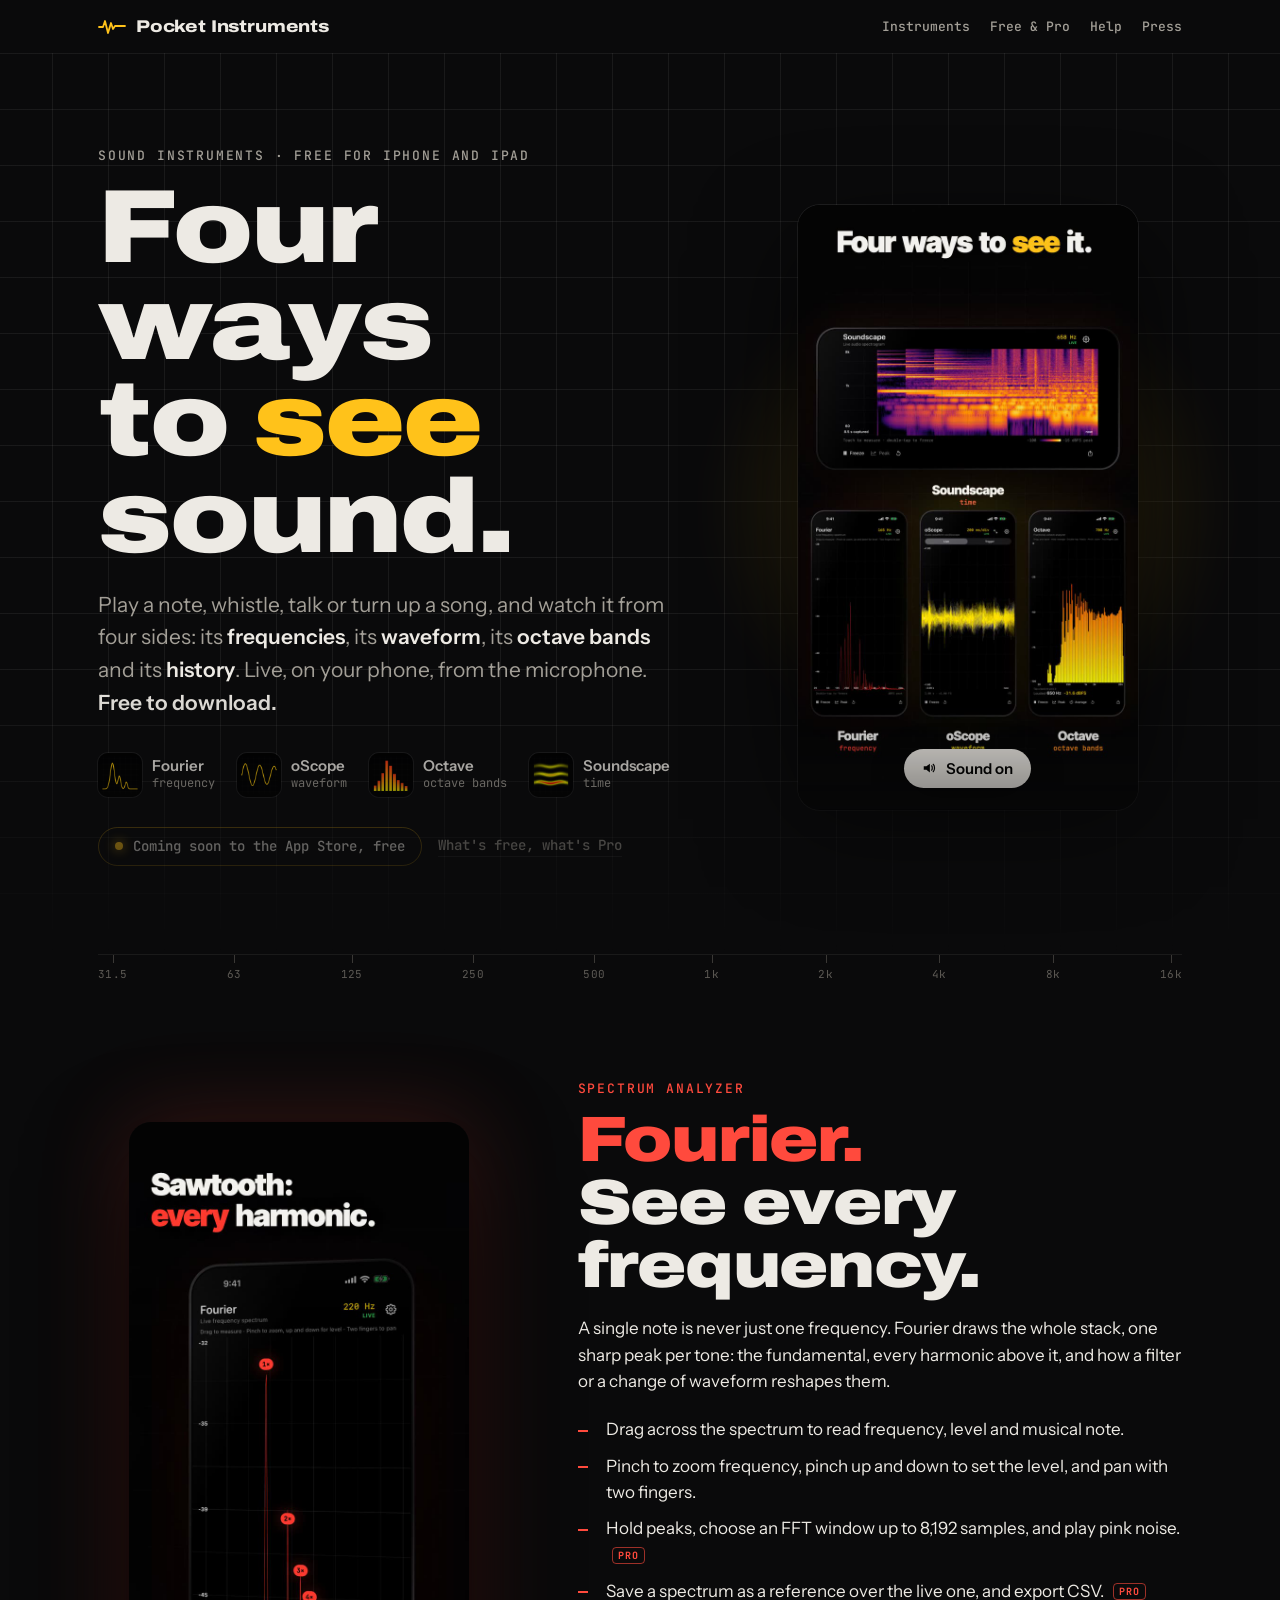
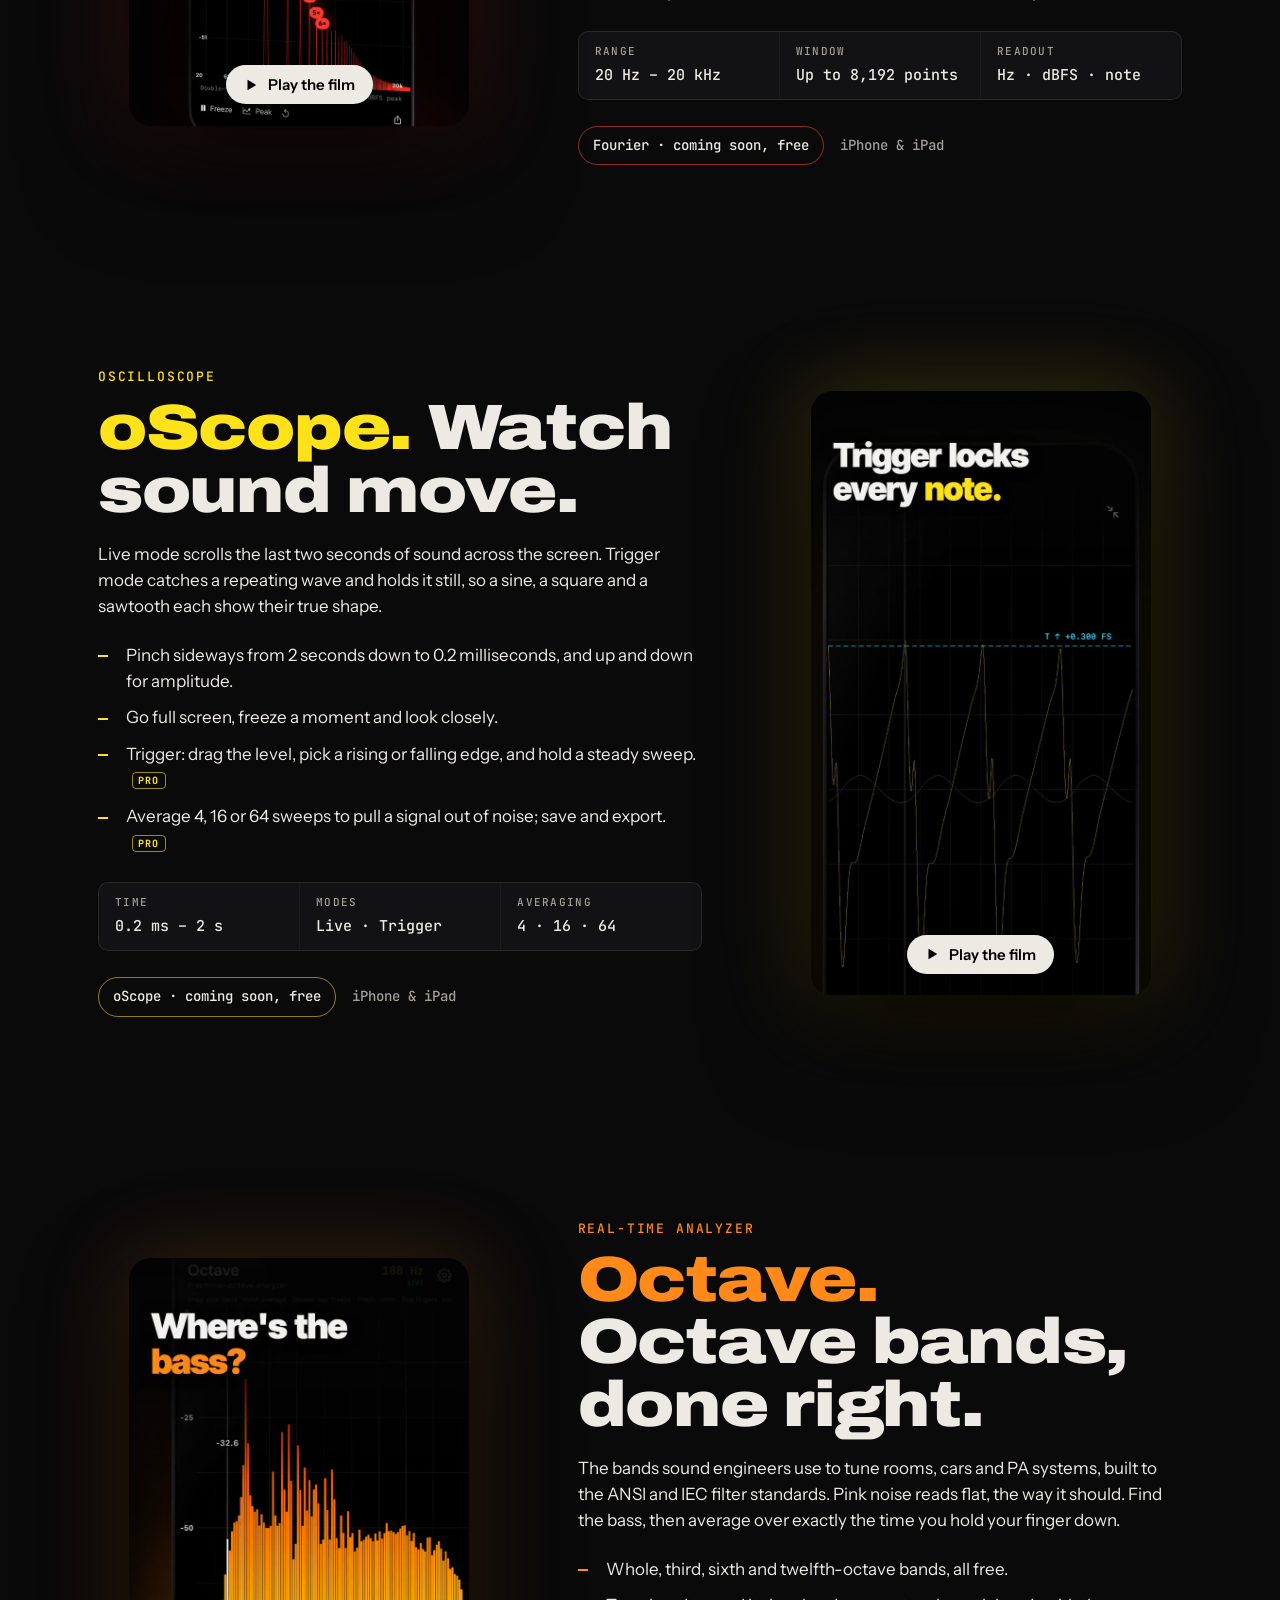
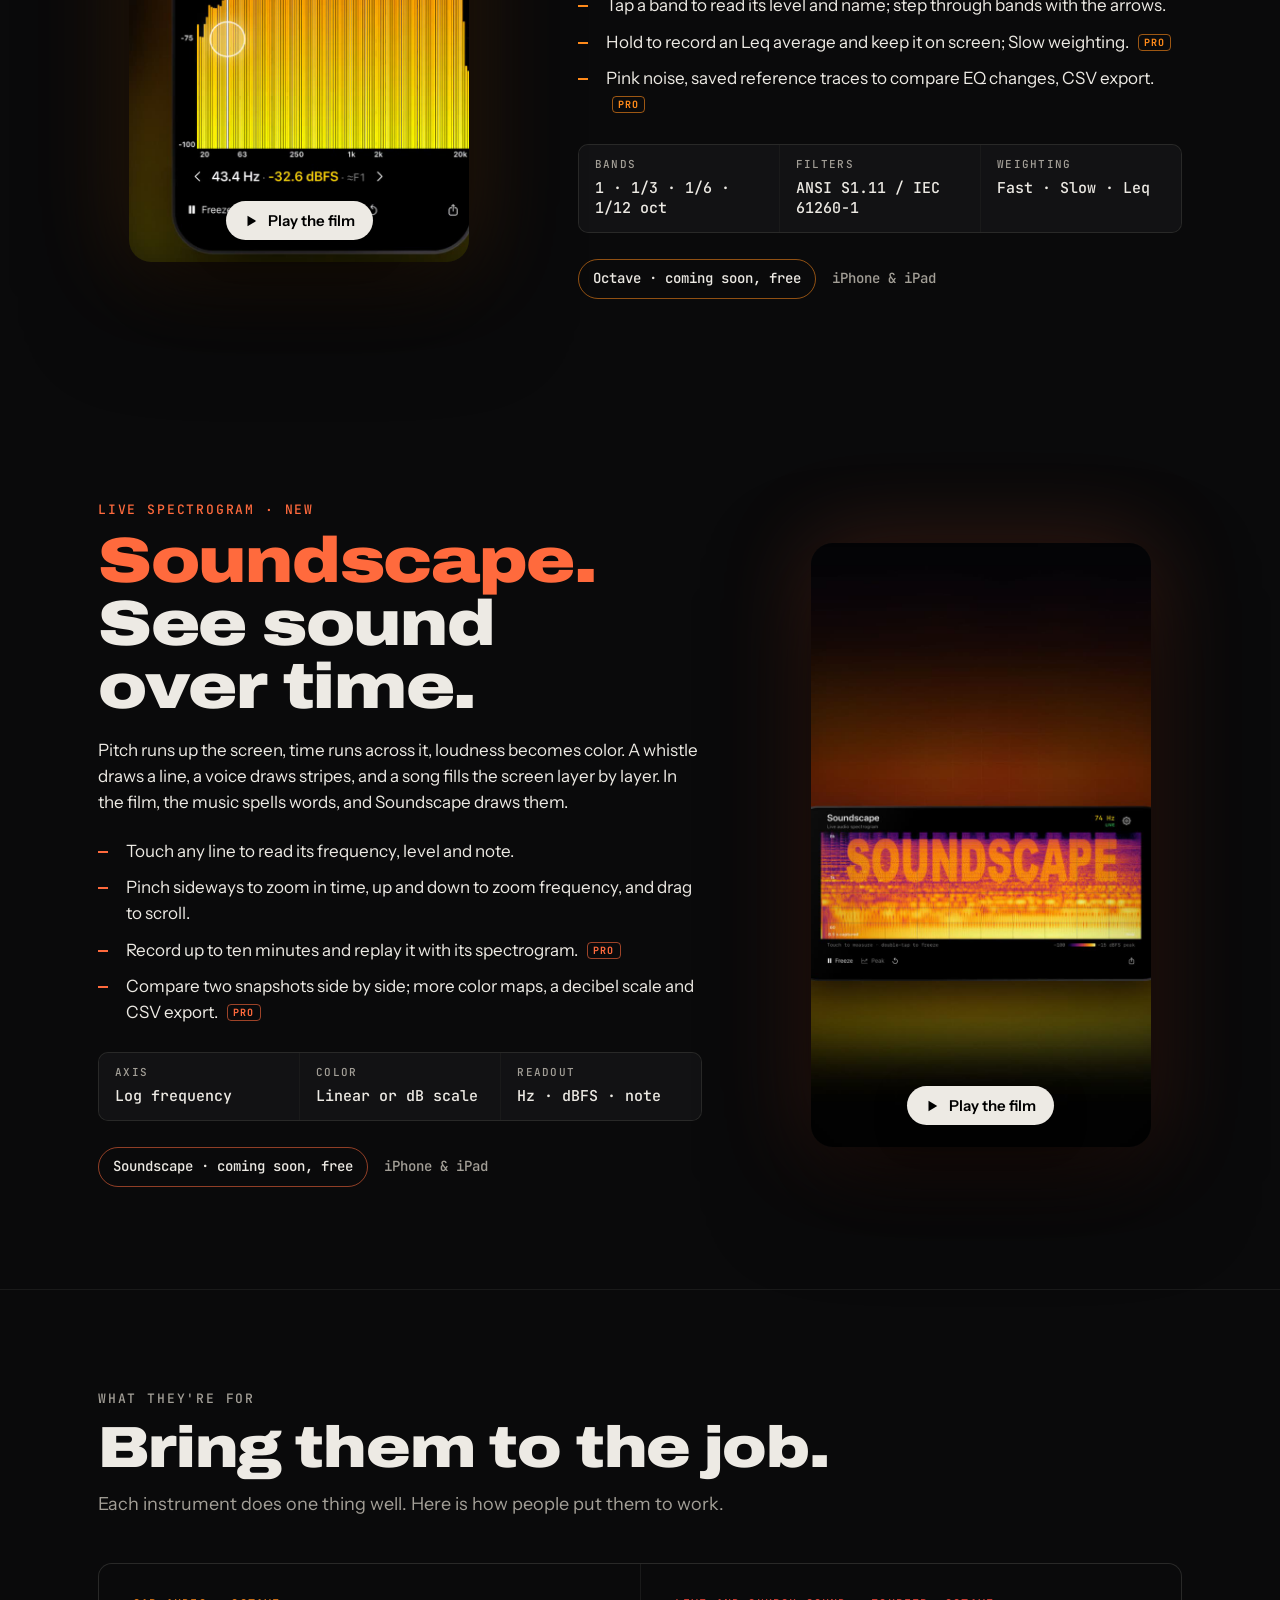
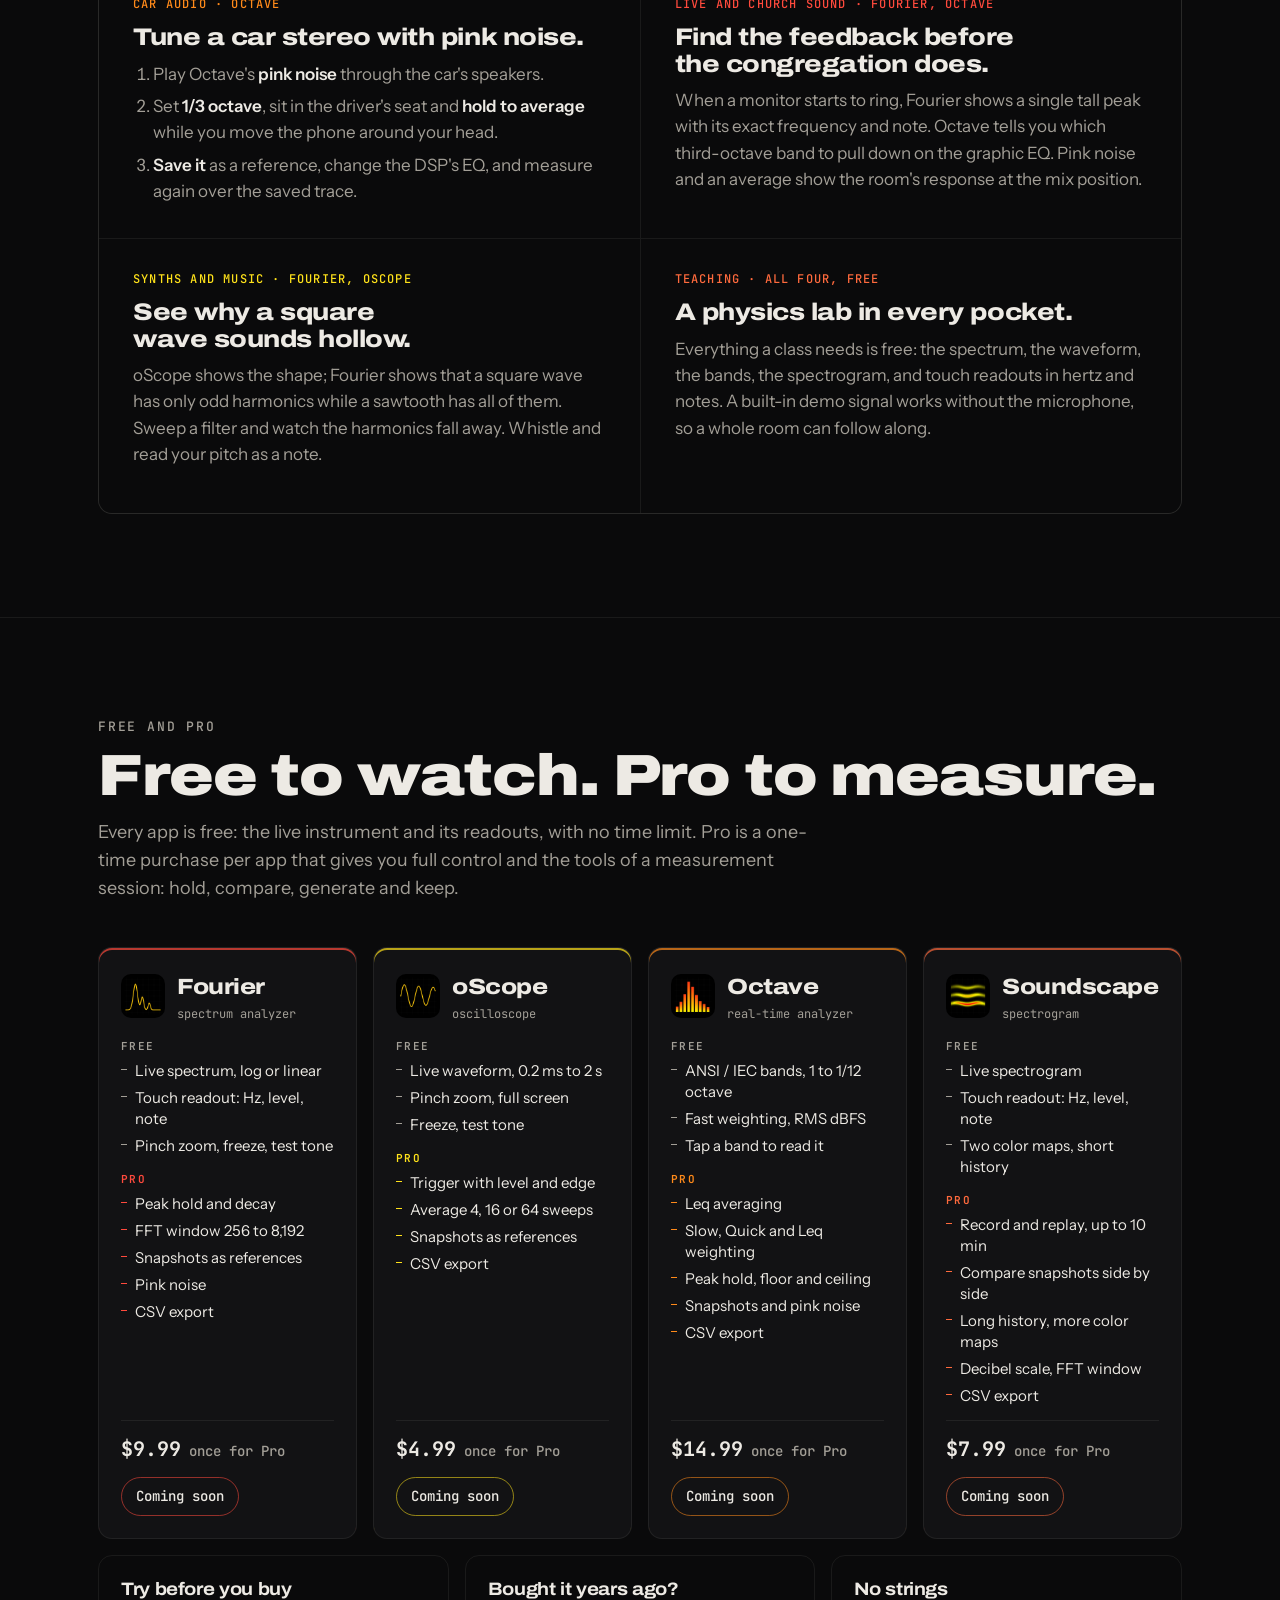
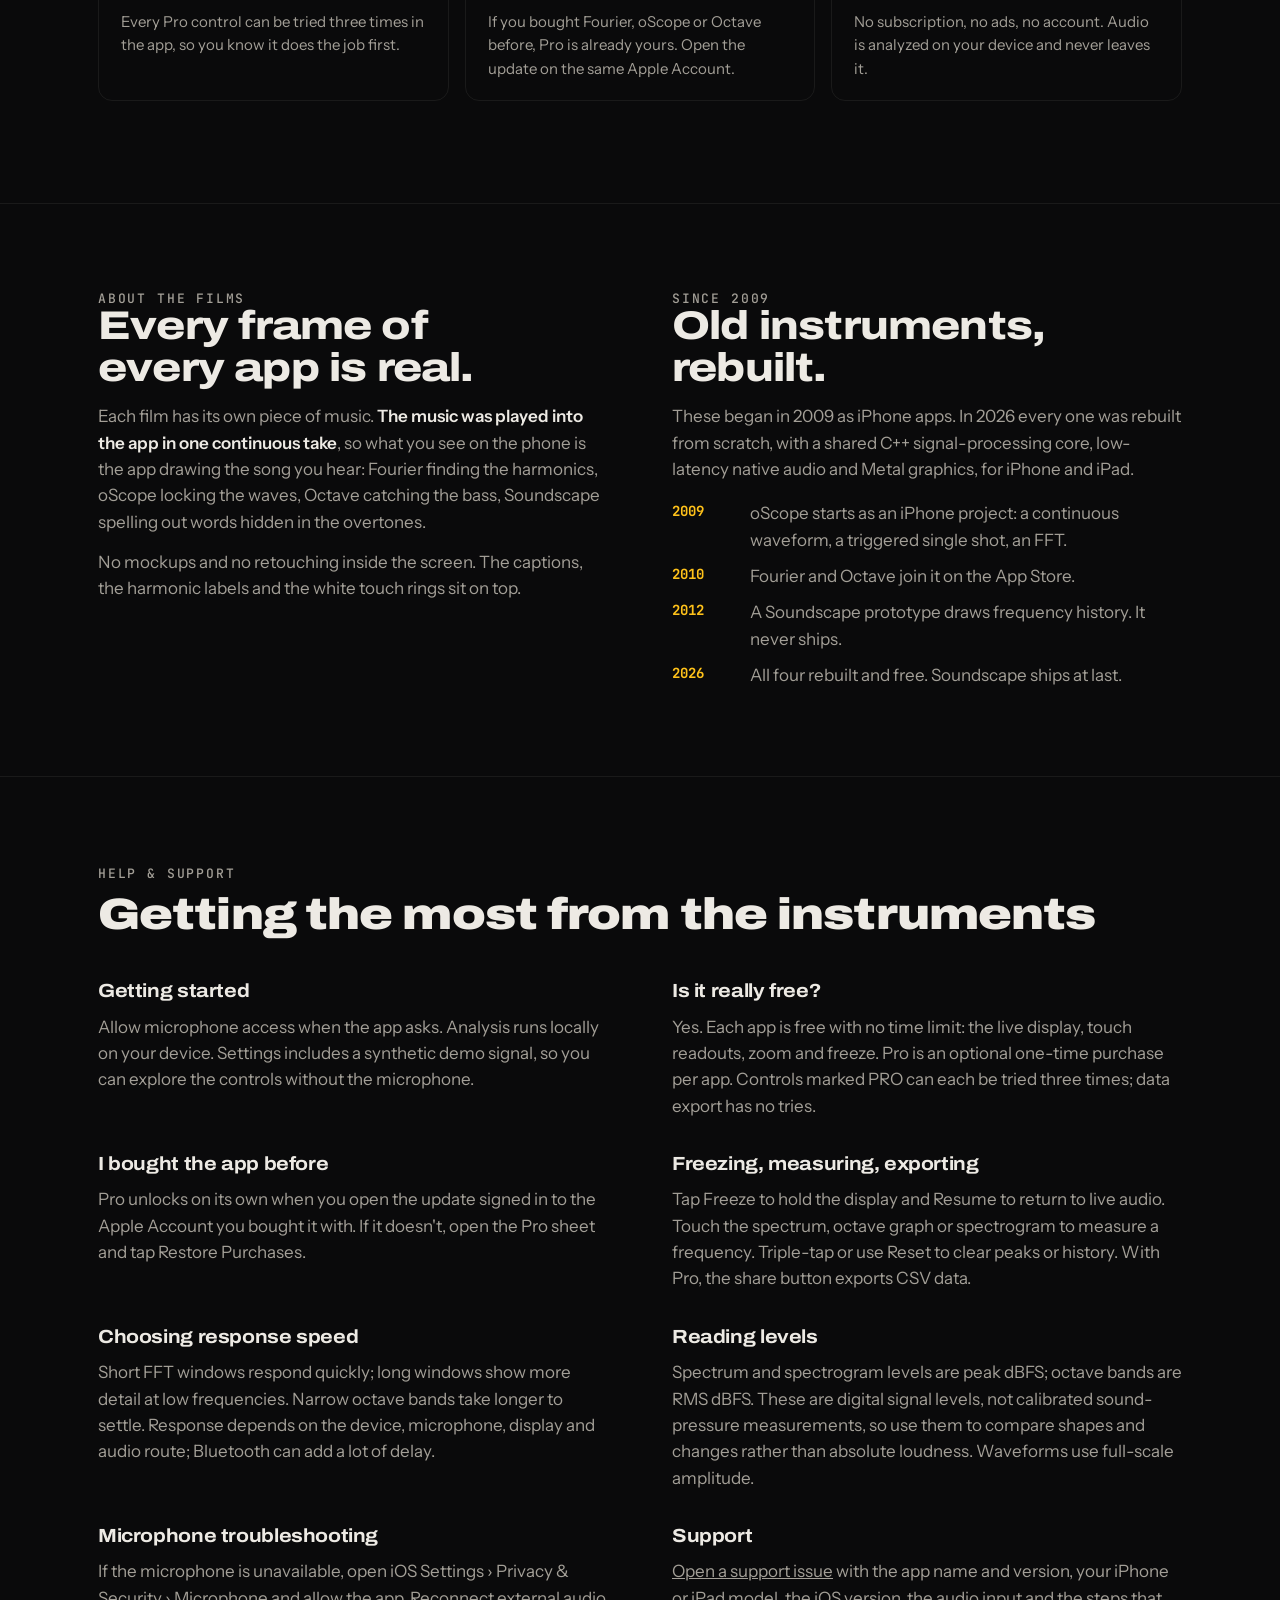
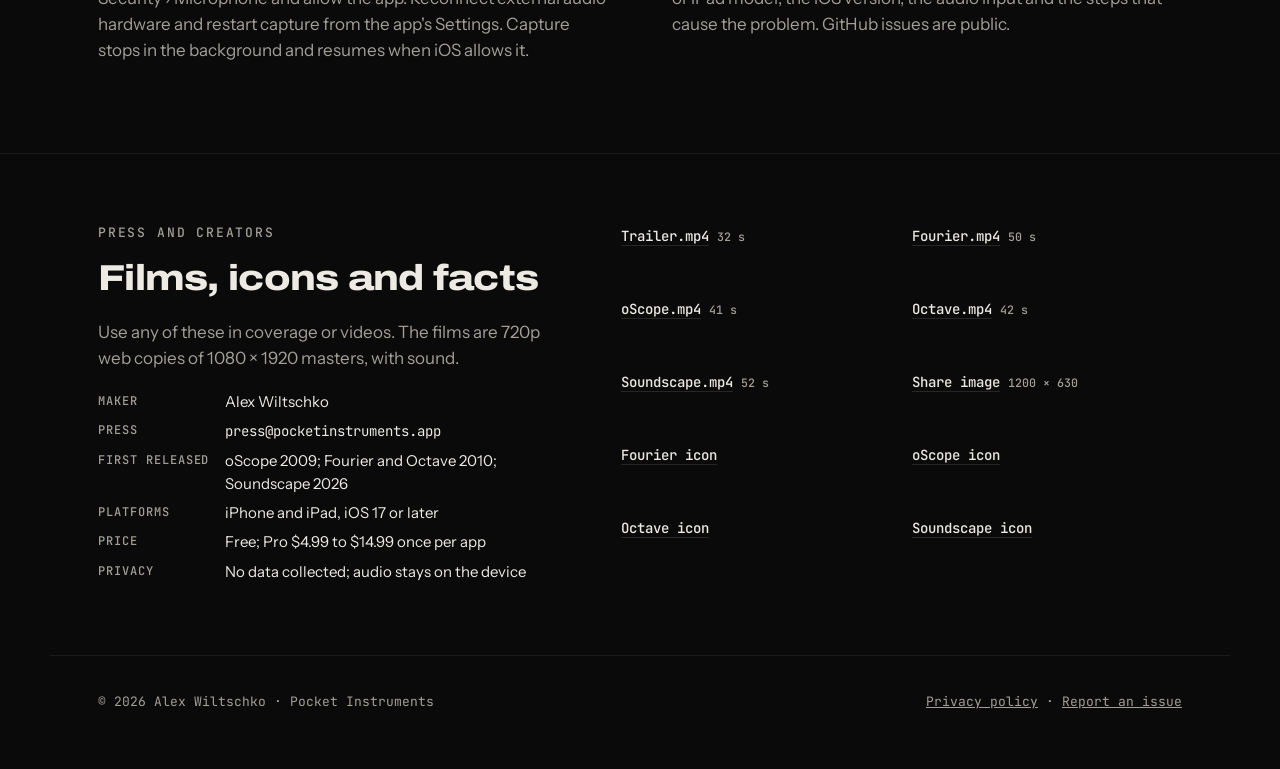
==== commit 6d475d08: "Pocket Instruments page at the site root; corrected films and privacy page" ====
--- a/audio-instruments/index.html
+++ b/audio-instruments/index.html
@@ -1,636 +1,7 @@
 <!doctype html>
-<html lang="en">
-<head>
 <meta charset="utf-8">
-<meta name="viewport" content="width=device-width, initial-scale=1">
-<title>Sound Instruments: Fourier, oScope, Octave and Soundscape for iPhone and iPad</title>
-<meta name="description" content="Four free audio instruments for iPhone and iPad: a spectrum analyzer, an oscilloscope, an ANSI octave-band analyzer and a live spectrogram. Pro is a one-time unlock.">
-<link rel="canonical" href="https://alexbw.github.io/oScope-Website/audio-instruments/">
-<meta name="theme-color" content="#0a0a0b">
-<meta property="og:type" content="website">
-<meta property="og:site_name" content="Sound Instruments">
-<meta property="og:title" content="Four ways to see sound">
-<meta property="og:description" content="Fourier, oScope, Octave and Soundscape: free audio instruments for iPhone and iPad. Every frame in the films is the real app drawing the music.">
-<meta property="og:url" content="https://alexbw.github.io/oScope-Website/audio-instruments/">
-<meta property="og:image" content="https://alexbw.github.io/oScope-Website/audio-instruments/media/share.jpg">
-<meta property="og:image:width" content="1200">
-<meta property="og:image:height" content="630">
-<meta property="og:image:alt" content="Fourier, oScope, Octave and Soundscape screens, with the words: Four ways to see sound.">
-<meta name="twitter:card" content="summary_large_image">
-<link rel="icon" type="image/png" href="icons/oscope.png">
-<link rel="apple-touch-icon" href="icons/oscope.png">
-<link rel="preconnect" href="https://fonts.googleapis.com">
-<link rel="preconnect" href="https://fonts.gstatic.com" crossorigin>
-<link rel="stylesheet" href="https://fonts.googleapis.com/css2?family=Archivo:wdth,wght@112..125,600..900&family=Instrument+Sans:wght@400;500;600&family=JetBrains+Mono:wght@400;500;700&display=swap">
-<script type="application/ld+json">
-{"@context":"https://schema.org","@graph":[
- {"@type":"MobileApplication","name":"Fourier: Spectrum Analyzer","operatingSystem":"iOS 17 or later","applicationCategory":"UtilitiesApplication","url":"https://apps.apple.com/app/id386084557","offers":{"@type":"Offer","price":"0","priceCurrency":"USD"}},
- {"@type":"MobileApplication","name":"oScope: Audio Oscilloscope","operatingSystem":"iOS 17 or later","applicationCategory":"UtilitiesApplication","url":"https://apps.apple.com/app/id344345859","offers":{"@type":"Offer","price":"0","priceCurrency":"USD"}},
- {"@type":"MobileApplication","name":"Octave: Real-Time Analyzer","operatingSystem":"iOS 17 or later","applicationCategory":"UtilitiesApplication","url":"https://apps.apple.com/app/id386083594","offers":{"@type":"Offer","price":"0","priceCurrency":"USD"}},
- {"@type":"MobileApplication","name":"Soundscape: Audio Spectrogram","operatingSystem":"iOS 17 or later","applicationCategory":"UtilitiesApplication","url":"https://apps.apple.com/app/id6819117901","offers":{"@type":"Offer","price":"0","priceCurrency":"USD"}}
-]}
-</script>
-<style>
-/* Layout: a rack of instrument front panels. Each app is a module with its own trace color; octave rulers divide the rack. */
-:root {
-  --panel: #0a0a0b;        /* the instruments' black glass */
-  --rack: #121214;         /* module faces */
-  --graticule: rgba(237, 234, 228, 0.07);
-  --line: rgba(237, 234, 228, 0.12);
-  --ink: #edeae4;
-  --muted: #a39f97;
-  --amber: #ffc21a;        /* the icons' trace */
-  --fourier: #ff4a3d;
-  --oscope: #ffe21a;
-  --octave: #ff8a1a;
-  --soundscape: #ff6a3d;
-  --display: "Archivo", "Helvetica Neue", Arial, sans-serif;
-  --body: "Instrument Sans", "Helvetica Neue", Arial, sans-serif;
-  --mono: "JetBrains Mono", ui-monospace, "SF Mono", Menlo, monospace;
-  --gutter: clamp(16px, 4vw, 48px);
-  color-scheme: dark;
-}
-* { box-sizing: border-box; }
-html { background: var(--panel); scroll-behavior: smooth; }
-body {
-  margin: 0;
-  background: var(--panel);
-  color: var(--ink);
-  font: 400 17px/1.55 var(--body);
-  -webkit-font-smoothing: antialiased;
-  overflow-x: hidden;
-}
-a { color: inherit; }
-:focus-visible { outline: 2px solid var(--amber); outline-offset: 3px; border-radius: 4px; }
-.wrap { max-width: 1180px; margin: 0 auto; padding-inline: var(--gutter); }
-[hidden] { display: none !important; }
-
-/* graticule behind the hero, as on a scope screen */
-.hero {
-  position: relative;
-  padding-block: clamp(40px, 8vw, 96px) clamp(48px, 7vw, 88px);
-  background-image:
-    linear-gradient(var(--graticule) 1px, transparent 1px),
-    linear-gradient(90deg, var(--graticule) 1px, transparent 1px);
-  background-size: 56px 56px;
-  background-position: center top;
-  -webkit-mask-image: linear-gradient(#000 70%, transparent);
-          mask-image: linear-gradient(#000 70%, transparent);
-}
-.hero-grid { display: grid; grid-template-columns: minmax(0, 1.15fr) minmax(0, 0.85fr); gap: clamp(32px, 6vw, 80px); align-items: center; }
-.eyebrow { font: 500 13px/1 var(--mono); letter-spacing: 0.14em; text-transform: uppercase; color: var(--muted); }
-h1, h2, h3 { font-family: var(--display); font-stretch: 118%; letter-spacing: -0.02em; text-wrap: balance; margin: 0; }
-h1 { font-size: clamp(46px, 8.2vw, 104px); font-weight: 900; line-height: 0.93; margin-block: 18px 22px; }
-h1 em { font-style: normal; color: var(--amber); }
-.lede { font-size: clamp(18px, 2vw, 21px); color: var(--muted); max-width: 34em; margin: 0; }
-.lede strong { color: var(--ink); font-weight: 600; }
-
-.icons { display: flex; flex-wrap: wrap; gap: 14px 22px; margin-block: 34px 30px; padding: 0; list-style: none; }
-.icons li { display: flex; align-items: center; gap: 10px; font: 600 15px/1 var(--body); }
-.icons a { display: flex; align-items: center; gap: 10px; text-decoration: none; }
-.icons img { width: 44px; height: 44px; border-radius: 10px; box-shadow: 0 0 0 1px rgba(255,255,255,0.08); }
-.icons span small { display: block; font: 400 12px/1.3 var(--mono); color: var(--muted); margin-top: 3px; }
-
-.cta-row { display: flex; flex-wrap: wrap; gap: 12px 16px; align-items: center; }
-.status {
-  display: inline-flex; align-items: center; gap: 10px;
-  font: 500 14px/1.2 var(--mono); color: var(--ink);
-  border: 1px solid rgba(255,194,26,0.4); border-radius: 999px; padding: 10px 16px;
-}
-.status::before { content: ""; flex: none; width: 8px; height: 8px; border-radius: 50%; background: var(--amber); box-shadow: 0 0 12px var(--amber); }
-.button {
-  display: inline-flex; align-items: center; gap: 10px; text-decoration: none;
-  font: 600 16px/1 var(--body); color: #000; background: var(--amber);
-  border-radius: 999px; padding: 14px 20px; box-shadow: 0 10px 30px rgba(255,194,26,0.18);
-}
-.button svg { width: 16px; height: 16px; }
-.quiet-link { font: 500 14px/1.4 var(--mono); color: var(--muted); text-decoration: none; border-bottom: 1px solid var(--line); }
-.quiet-link:hover { color: var(--ink); }
-
-/* a vertical film card (the films carry their own phone) */
-.phone {
-  position: relative; width: 100%; max-width: 340px; margin-inline: auto;
-  aspect-ratio: 9 / 16; border-radius: 22px; overflow: hidden; background: #000;
-  box-shadow: 0 40px 100px rgba(0,0,0,0.7), 0 0 0 1px rgba(255,255,255,0.09);
-}
-.phone video { display: block; width: 100%; height: 100%; object-fit: cover; background: #000; }
-.film { position: relative; }
-.film .play {
-  position: absolute; inset: auto 0 22px 0; margin-inline: auto; width: max-content;
-  display: inline-flex; align-items: center; gap: 10px;
-  font: 600 15px/1 var(--body); color: #000; background: var(--ink);
-  border: 0; border-radius: 999px; padding: 12px 18px; cursor: pointer;
-  box-shadow: 0 10px 30px rgba(0,0,0,0.5);
-}
-.film .play svg { width: 14px; height: 14px; }
-.film.playing .play { opacity: 0; pointer-events: none; }
-.hero .film::after {
-  content: ""; position: absolute; inset: 10% -10%; z-index: -1;
-  background: radial-gradient(closest-side, rgba(255,194,26,0.28), transparent);
-  filter: blur(30px);
-}
-
-/* octave ruler: octave-band centres are equally spaced on a log axis */
-.ruler { border-top: 1px solid var(--graticule); padding-top: 8px; display: flex; justify-content: space-between; font: 400 11px/1 var(--mono); color: #5d5a55; letter-spacing: 0.04em; margin-block: 0; }
-.ruler span { position: relative; padding-top: 6px; }
-.ruler span::before { content: ""; position: absolute; top: -8px; left: 50%; height: 8px; border-left: 1px solid #3a3835; }
-
-/* modules */
-.module { padding-block: clamp(56px, 8vw, 104px); }
-.module-grid { display: grid; grid-template-columns: minmax(0, 0.8fr) minmax(0, 1.2fr); gap: clamp(32px, 6vw, 88px); align-items: center; }
-.module.flip .module-grid { grid-template-columns: minmax(0, 1.2fr) minmax(0, 0.8fr); }
-.module.flip .film { order: 2; }
-.module h2 { font-size: clamp(36px, 5.4vw, 64px); font-weight: 900; line-height: 0.98; margin-block: 14px 18px; }
-.module h2 .name { color: var(--accent); }
-.module p { margin: 0 0 18px; max-width: 36em; }
-.module .eyebrow { color: var(--accent); }
-.module .phone { box-shadow: 0 40px 100px rgba(0,0,0,0.7), 0 0 90px color-mix(in srgb, var(--accent) 22%, transparent), 0 0 0 1px rgba(255,255,255,0.06) inset; }
-.does { list-style: none; padding: 0; margin: 22px 0 26px; display: grid; gap: 10px; }
-.does li { position: relative; padding-left: 28px; }
-.does li::before { content: ""; position: absolute; left: 0; top: 0.78em; width: 10px; height: 2px; background: var(--accent); }
-.pro {
-  display: inline-block; font: 700 10px/1 var(--mono); letter-spacing: 0.12em; text-transform: uppercase;
-  color: var(--accent, var(--amber)); border: 1px solid color-mix(in srgb, var(--accent, var(--amber)) 60%, transparent);
-  border-radius: 4px; padding: 3px 5px 2px; margin-left: 6px; vertical-align: 2px;
-}
-
-/* the panel readout: label over value, engraved */
-.readout {
-  display: grid; grid-template-columns: repeat(auto-fit, minmax(150px, 1fr)); gap: 1px;
-  background: var(--graticule); border: 1px solid var(--graticule); border-radius: 10px; overflow: hidden; margin: 0;
-}
-.readout div { background: var(--rack); padding: 14px 16px; min-width: 0; }
-.readout dt { font: 500 11px/1 var(--mono); letter-spacing: 0.12em; text-transform: uppercase; color: var(--muted); margin-bottom: 8px; }
-.readout dd { margin: 0; font: 500 15px/1.35 var(--mono); color: var(--ink); font-variant-numeric: tabular-nums; }
-
-.store { margin-top: 26px; display: flex; flex-wrap: wrap; gap: 12px 16px; align-items: center; font: 500 14px/1.4 var(--mono); color: var(--muted); }
-.store .get {
-  text-decoration: none; font: 600 15px/1 var(--body); color: #000; background: var(--accent);
-  border-radius: 999px; padding: 12px 18px;
-}
-.store .soon { color: var(--ink); border: 1px solid color-mix(in srgb, var(--accent) 55%, transparent); border-radius: 999px; padding: 9px 14px; }
-
-/* uses */
-.section { padding-block: clamp(56px, 8vw, 104px); border-top: 1px solid var(--graticule); }
-.section > .wrap > h2 { font-size: clamp(34px, 5vw, 58px); font-weight: 900; line-height: 1; margin-block: 14px 14px; }
-.section .intro { color: var(--muted); max-width: 40em; margin: 0 0 clamp(28px, 4vw, 44px); font-size: 18px; }
-.uses { display: grid; grid-template-columns: repeat(2, minmax(0, 1fr)); gap: 1px; background: var(--graticule); border: 1px solid var(--graticule); border-radius: 14px; overflow: hidden; }
-.use { background: var(--panel); padding: clamp(22px, 3vw, 34px); min-width: 0; }
-.use h3 { font-size: 24px; font-weight: 800; line-height: 1.1; margin-bottom: 10px; }
-.use .tag { font: 500 12px/1 var(--mono); letter-spacing: 0.1em; text-transform: uppercase; color: var(--accent); margin-bottom: 14px; display: block; }
-.use p { color: var(--muted); margin: 0 0 12px; }
-.use ol { margin: 0; padding-left: 1.2em; color: var(--muted); display: grid; gap: 6px; }
-.use ol b { color: var(--ink); font-weight: 600; }
-.use a { color: var(--accent); text-decoration: none; border-bottom: 1px solid color-mix(in srgb, var(--accent) 40%, transparent); }
-
-/* free and pro */
-.plans { display: grid; grid-template-columns: repeat(4, minmax(0, 1fr)); gap: 16px; }
-.plan {
-  background: var(--rack); border: 1px solid var(--graticule); border-radius: 14px; padding: 22px; min-width: 0;
-  display: flex; flex-direction: column; gap: 14px;
-  box-shadow: inset 0 2px 0 color-mix(in srgb, var(--accent) 70%, transparent);
-}
-.plan header { display: flex; align-items: center; gap: 12px; }
-.plan header img { width: 44px; height: 44px; border-radius: 10px; }
-.plan h3 { font-size: 22px; font-weight: 800; }
-.plan h3 small { display: block; font: 400 12px/1.3 var(--mono); color: var(--muted); letter-spacing: 0; margin-top: 3px; }
-.plan h4 { font: 600 11px/1 var(--mono); letter-spacing: 0.12em; text-transform: uppercase; color: var(--muted); margin: 4px 0 8px; }
-.plan h4.p { color: var(--accent); }
-.plan ul { list-style: none; padding: 0; margin: 0; display: grid; gap: 6px; font-size: 15px; line-height: 1.4; }
-.plan ul li { padding-left: 14px; position: relative; }
-.plan ul li::before { content: ""; position: absolute; left: 0; top: 0.62em; width: 6px; height: 1.5px; background: var(--muted); }
-.plan .p + ul li::before { background: var(--accent); }
-.plan .price { margin-top: auto; padding-top: 14px; border-top: 1px solid var(--graticule); font: 500 14px/1.4 var(--mono); color: var(--muted); }
-.plan .price b { color: var(--ink); font-size: 20px; font-weight: 700; }
-.plan .store { margin-top: 0; }
-.promises { display: grid; grid-template-columns: repeat(3, minmax(0, 1fr)); gap: 16px; margin-top: 16px; }
-.promise { border: 1px solid var(--graticule); border-radius: 14px; padding: 20px 22px; }
-.promise h3 { font-size: 18px; font-stretch: 112%; font-weight: 700; margin-bottom: 6px; }
-.promise p { color: var(--muted); margin: 0; font-size: 15px; }
-
-/* real footage + history */
-.notes { padding-block: clamp(48px, 7vw, 88px); border-top: 1px solid var(--graticule); }
-.notes-grid { display: grid; grid-template-columns: repeat(2, minmax(0, 1fr)); gap: clamp(28px, 5vw, 64px); }
-.notes h2 { font-size: clamp(28px, 3.6vw, 40px); font-weight: 800; line-height: 1.05; margin-bottom: 14px; }
-.notes p { color: var(--muted); margin: 0 0 14px; max-width: 34em; }
-.notes p strong { color: var(--ink); font-weight: 600; }
-.timeline { list-style: none; padding: 0; margin: 18px 0 0; display: grid; gap: 10px; }
-.timeline li { display: grid; grid-template-columns: 64px minmax(0, 1fr); gap: 14px; color: var(--muted); }
-.timeline b { font: 700 14px/1.6 var(--mono); color: var(--amber); }
-
-/* help */
-.help { padding-block: clamp(48px, 7vw, 96px); border-top: 1px solid var(--graticule); }
-.help h2 { font-size: clamp(30px, 4vw, 44px); font-weight: 900; margin-bottom: 28px; }
-.help-grid { display: grid; grid-template-columns: repeat(2, minmax(0, 1fr)); gap: 30px clamp(28px, 5vw, 64px); }
-.help h3 { font-size: 19px; font-stretch: 112%; font-weight: 700; margin-bottom: 8px; }
-.help p { color: var(--muted); margin: 0; }
-
-/* press */
-.press { padding-block: clamp(40px, 6vw, 72px); border-top: 1px solid var(--graticule); }
-.press-grid { display: grid; grid-template-columns: minmax(0, 0.9fr) minmax(0, 1.1fr); gap: clamp(28px, 5vw, 64px); }
-.press h2 { font-size: clamp(26px, 3.4vw, 36px); font-weight: 800; margin-block: 12px 12px; }
-.press p { color: var(--muted); margin: 0 0 12px; }
-.files { list-style: none; padding: 0; margin: 0; display: grid; grid-template-columns: repeat(2, minmax(0, 1fr)); gap: 8px 20px; font: 500 14px/1.5 var(--mono); }
-.files a { text-decoration: none; border-bottom: 1px solid var(--line); }
-.files small { color: var(--muted); }
-.facts { margin: 18px 0 0; display: grid; grid-template-columns: max-content minmax(0, 1fr); gap: 6px 16px; font-size: 15px; }
-.facts dt { font: 500 12px/1.9 var(--mono); letter-spacing: 0.08em; text-transform: uppercase; color: var(--muted); }
-.facts dd { margin: 0; }
-
-footer { padding-block: 36px 56px; border-top: 1px solid var(--graticule); font: 400 13px/1.6 var(--mono); color: var(--muted); display: flex; flex-wrap: wrap; gap: 8px 24px; justify-content: space-between; }
-
-@media (max-width: 1020px) {
-  .plans { grid-template-columns: repeat(2, minmax(0, 1fr)); }
-}
-@media (max-width: 860px) {
-  .hero-grid, .module-grid, .module.flip .module-grid, .notes-grid, .help-grid, .uses, .press-grid, .promises { grid-template-columns: minmax(0, 1fr); }
-  .module.flip .film { order: 0; }
-  .phone { max-width: 300px; }
-  .ruler span:nth-child(even) { visibility: hidden; }
-}
-@media (max-width: 560px) {
-  .plans, .files { grid-template-columns: minmax(0, 1fr); }
-}
-@media (prefers-reduced-motion: reduce) { html { scroll-behavior: auto; } }
-</style>
-</head>
-<body>
-
-<header class="hero">
-  <div class="wrap hero-grid">
-    <div>
-      <div class="eyebrow">Free audio instruments for iPhone and iPad</div>
-      <h1>Four ways to <em>see</em> sound.</h1>
-      <p class="lede">Play a note, whistle, talk or turn up a song, and watch it from four sides: its <strong>frequencies</strong>, its <strong>waveform</strong>, its <strong>octave bands</strong> and its <strong>history</strong>. Live, on your phone, from the microphone. <strong>Free to download.</strong></p>
-      <ul class="icons" aria-label="The instruments">
-        <li><a href="#fourier"><img src="icons/fourier.png" alt=""><span>Fourier<small>frequency</small></span></a></li>
-        <li><a href="#oscope"><img src="icons/oscope.png" alt=""><span>oScope<small>waveform</small></span></a></li>
-        <li><a href="#octave"><img src="icons/octave.png" alt=""><span>Octave<small>octave bands</small></span></a></li>
-        <li><a href="#soundscape"><img src="icons/soundscape.png" alt=""><span>Soundscape<small>time</small></span></a></li>
-      </ul>
-      <div class="cta-row">
-        <span class="status" id="status">Coming soon to the App Store, free</span>
-        <a class="button" id="hero-get" href="#get" hidden><svg viewBox="0 0 16 16" aria-hidden="true"><path d="M8 2v9M4 7.5 8 11.5l4-4M3 14h10" stroke="currentColor" stroke-width="1.8" fill="none" stroke-linecap="round" stroke-linejoin="round"/></svg>Get them free</a>
-        <a class="quiet-link" href="#get">What's free, what's Pro</a>
-      </div>
-    </div>
-    <div class="film" data-autoplay>
-      <div class="phone"><video id="trailer" src="media/soundinstruments.mp4" poster="media/soundinstruments.jpg" muted loop playsinline preload="metadata" aria-label="Sound Instruments trailer"></video></div>
-      <button class="play" type="button" data-sound><svg viewBox="0 0 16 16" aria-hidden="true"><path d="M2 6h3l4-3v10l-4-3H2z" fill="currentColor"/><path d="M11 5.5c1 .8 1 4.2 0 5M12.8 3.8c2 1.8 2 6.6 0 8.4" stroke="currentColor" stroke-width="1.4" fill="none" stroke-linecap="round"/></svg>Sound on</button>
-    </div>
-  </div>
-</header>
-
-<div class="wrap"><p class="ruler" aria-hidden="true"><span>31.5</span><span>63</span><span>125</span><span>250</span><span>500</span><span>1k</span><span>2k</span><span>4k</span><span>8k</span><span>16k</span></p></div>
-
-<section class="module" id="fourier" style="--accent: var(--fourier)">
-  <div class="wrap module-grid">
-    <div class="film">
-      <div class="phone"><video src="media/fourier.mp4" poster="media/fourier.jpg" playsinline preload="none" aria-label="Fourier film"></video></div>
-      <button class="play" type="button"><svg viewBox="0 0 16 16" aria-hidden="true"><path d="M4 2l10 6-10 6z" fill="currentColor"/></svg>Play the film</button>
-    </div>
-    <div>
-      <div class="eyebrow">Spectrum analyzer</div>
-      <h2><span class="name">Fourier.</span> See every frequency.</h2>
-      <p>A single note is never just one frequency. Fourier draws the whole stack, one sharp peak per tone: the fundamental, every harmonic above it, and how a filter or a change of waveform reshapes them.</p>
-      <ul class="does">
-        <li>Drag across the spectrum to read frequency, level and musical note.</li>
-        <li>Pinch to zoom frequency, pinch up and down to set the level, and pan with two fingers.</li>
-        <li>Hold peaks, choose an FFT window up to 8,192 samples, and play pink noise. <span class="pro">Pro</span></li>
-        <li>Save a spectrum as a reference over the live one, and export CSV. <span class="pro">Pro</span></li>
-      </ul>
-      <dl class="readout">
-        <div><dt>Range</dt><dd>20 Hz – 20 kHz</dd></div>
-        <div><dt>Window</dt><dd>Up to 8,192 points</dd></div>
-        <div><dt>Readout</dt><dd>Hz · dBFS · note</dd></div>
-      </dl>
-      <div class="store" data-app="fourier"></div>
-    </div>
-  </div>
-</section>
-
-<section class="module flip" id="oscope" style="--accent: var(--oscope)">
-  <div class="wrap module-grid">
-    <div class="film">
-      <div class="phone"><video src="media/oscope.mp4" poster="media/oscope.jpg" playsinline preload="none" aria-label="oScope film"></video></div>
-      <button class="play" type="button"><svg viewBox="0 0 16 16" aria-hidden="true"><path d="M4 2l10 6-10 6z" fill="currentColor"/></svg>Play the film</button>
-    </div>
-    <div>
-      <div class="eyebrow">Oscilloscope</div>
-      <h2><span class="name">oScope.</span> Watch sound move.</h2>
-      <p>Live mode scrolls the last two seconds of sound across the screen. Trigger mode catches a repeating wave and holds it still, so a sine, a square and a sawtooth each show their true shape.</p>
-      <ul class="does">
-        <li>Pinch sideways from 2 seconds down to 0.2 milliseconds, and up and down for amplitude.</li>
-        <li>Go full screen, freeze a moment and look closely.</li>
-        <li>Trigger: drag the level, pick a rising or falling edge, and hold a steady sweep. <span class="pro">Pro</span></li>
-        <li>Average 4, 16 or 64 sweeps to pull a signal out of noise; save and export. <span class="pro">Pro</span></li>
-      </ul>
-      <dl class="readout">
-        <div><dt>Time</dt><dd>0.2 ms – 2 s</dd></div>
-        <div><dt>Modes</dt><dd>Live · Trigger</dd></div>
-        <div><dt>Averaging</dt><dd>4 · 16 · 64</dd></div>
-      </dl>
-      <div class="store" data-app="oscope"></div>
-    </div>
-  </div>
-</section>
-
-<section class="module" id="octave" style="--accent: var(--octave)">
-  <div class="wrap module-grid">
-    <div class="film">
-      <div class="phone"><video src="media/octave.mp4" poster="media/octave.jpg" playsinline preload="none" aria-label="Octave film"></video></div>
-      <button class="play" type="button"><svg viewBox="0 0 16 16" aria-hidden="true"><path d="M4 2l10 6-10 6z" fill="currentColor"/></svg>Play the film</button>
-    </div>
-    <div>
-      <div class="eyebrow">Real-time analyzer</div>
-      <h2><span class="name">Octave.</span> Octave bands, done right.</h2>
-      <p>The bands sound engineers use to tune rooms, cars and PA systems, built to the ANSI and IEC filter standards. Pink noise reads flat, the way it should. Find the bass, then average over exactly the time you hold your finger down.</p>
-      <ul class="does">
-        <li>Whole, third, sixth and twelfth-octave bands, all free.</li>
-        <li>Tap a band to read its level and name; step through bands with the arrows.</li>
-        <li>Hold to record an Leq average and keep it on screen; Slow weighting. <span class="pro">Pro</span></li>
-        <li>Pink noise, saved reference traces to compare EQ changes, CSV export. <span class="pro">Pro</span></li>
-      </ul>
-      <dl class="readout">
-        <div><dt>Bands</dt><dd>1 · 1/3 · 1/6 · 1/12 oct</dd></div>
-        <div><dt>Filters</dt><dd>ANSI S1.11 / IEC 61260-1</dd></div>
-        <div><dt>Weighting</dt><dd>Fast · Slow · Leq</dd></div>
-      </dl>
-      <div class="store" data-app="octave"></div>
-    </div>
-  </div>
-</section>
-
-<section class="module flip" id="soundscape" style="--accent: var(--soundscape)">
-  <div class="wrap module-grid">
-    <div class="film">
-      <div class="phone"><video src="media/soundscape.mp4" poster="media/soundscape.jpg" playsinline preload="none" aria-label="Soundscape film"></video></div>
-      <button class="play" type="button"><svg viewBox="0 0 16 16" aria-hidden="true"><path d="M4 2l10 6-10 6z" fill="currentColor"/></svg>Play the film</button>
-    </div>
-    <div>
-      <div class="eyebrow">Live spectrogram · new</div>
-      <h2><span class="name">Soundscape.</span> See sound over time.</h2>
-      <p>Pitch runs up the screen, time runs across it, loudness becomes color. A whistle draws a line, a voice draws stripes, and a song fills the screen layer by layer. In the film, the music spells words, and Soundscape draws them.</p>
-      <ul class="does">
-        <li>Touch any line to read its frequency, level and note.</li>
-        <li>Pinch sideways to zoom in time, up and down to zoom frequency, and drag to scroll.</li>
-        <li>Record up to ten minutes and replay it with its spectrogram. <span class="pro">Pro</span></li>
-        <li>Compare two snapshots side by side; more color maps, a decibel scale and CSV export. <span class="pro">Pro</span></li>
-      </ul>
-      <dl class="readout">
-        <div><dt>Axis</dt><dd>Log frequency</dd></div>
-        <div><dt>Color</dt><dd>Linear or dB scale</dd></div>
-        <div><dt>Readout</dt><dd>Hz · dBFS · note</dd></div>
-      </dl>
-      <div class="store" data-app="soundscape"></div>
-    </div>
-  </div>
-</section>
-
-<section class="section" id="uses">
-  <div class="wrap">
-    <div class="eyebrow">What they're for</div>
-    <h2>Bring them to the job.</h2>
-    <p class="intro">Each instrument does one thing well. Here is how people put them to work.</p>
-    <div class="uses">
-      <div class="use" style="--accent: var(--octave)">
-        <span class="tag">Car audio · Octave</span>
-        <h3>Tune a car stereo with pink noise.</h3>
-        <ol>
-          <li>Play Octave's <b>pink noise</b> through the car's speakers.</li>
-          <li>Set <b>1/3 octave</b>, sit in the driver's seat and <b>hold to average</b> while you move the phone around your head.</li>
-          <li><b>Save it</b> as a reference, change the DSP's EQ, and measure again over the saved trace.</li>
-        </ol>
-      </div>
-      <div class="use" style="--accent: var(--fourier)">
-        <span class="tag">Live and church sound · Fourier, Octave</span>
-        <h3>Find the feedback before the congregation does.</h3>
-        <p>When a monitor starts to ring, Fourier shows a single tall peak with its exact frequency and note. Octave tells you which third-octave band to pull down on the graphic EQ. Pink noise and an average show the room's response at the mix position.</p>
-      </div>
-      <div class="use" style="--accent: var(--oscope)">
-        <span class="tag">Synths and music · Fourier, oScope</span>
-        <h3>See why a square wave sounds hollow.</h3>
-        <p>oScope shows the shape; Fourier shows that a square wave has only odd harmonics while a sawtooth has all of them. Sweep a filter and watch the harmonics fall away. Whistle and read your pitch as a note.</p>
-      </div>
-      <div class="use" style="--accent: var(--soundscape)">
-        <span class="tag">Teaching · all four, free</span>
-        <h3>A physics lab in every pocket.</h3>
-        <p>Everything a class needs is free: the spectrum, the waveform, the bands, the spectrogram, and touch readouts in hertz and notes. A built-in demo signal works without the microphone, so a whole room can follow along.</p>
-      </div>
-    </div>
-  </div>
-</section>
-
-<section class="section" id="get">
-  <div class="wrap">
-    <div class="eyebrow">Free and Pro</div>
-    <h2>Free to watch. Pro to measure.</h2>
-    <p class="intro">Every app is free: the live instrument and its readouts, with no time limit. Pro is a one-time purchase per app that gives you full control and the tools of a measurement session: hold, compare, generate and keep.</p>
-    <div class="plans">
-      <article class="plan" style="--accent: var(--fourier)">
-        <header><img src="icons/fourier.png" alt=""><h3>Fourier<small>spectrum analyzer</small></h3></header>
-        <div><h4>Free</h4><ul><li>Live spectrum, log or linear</li><li>Touch readout: Hz, level, note</li><li>Pinch zoom, freeze, test tone</li></ul></div>
-        <div><h4 class="p">Pro</h4><ul><li>Peak hold and decay</li><li>FFT window 256 to 8,192</li><li>Snapshots as references</li><li>Pink noise</li><li>CSV export</li></ul></div>
-        <div class="price"><b>$9.99</b> once for Pro</div>
-        <div class="store" data-app="fourier" data-compact></div>
-      </article>
-      <article class="plan" style="--accent: var(--oscope)">
-        <header><img src="icons/oscope.png" alt=""><h3>oScope<small>oscilloscope</small></h3></header>
-        <div><h4>Free</h4><ul><li>Live waveform, 0.2 ms to 2 s</li><li>Pinch zoom, full screen</li><li>Freeze, test tone</li></ul></div>
-        <div><h4 class="p">Pro</h4><ul><li>Trigger with level and edge</li><li>Average 4, 16 or 64 sweeps</li><li>Snapshots as references</li><li>CSV export</li></ul></div>
-        <div class="price"><b>$4.99</b> once for Pro</div>
-        <div class="store" data-app="oscope" data-compact></div>
-      </article>
-      <article class="plan" style="--accent: var(--octave)">
-        <header><img src="icons/octave.png" alt=""><h3>Octave<small>real-time analyzer</small></h3></header>
-        <div><h4>Free</h4><ul><li>ANSI / IEC bands, 1 to 1/12 octave</li><li>Fast weighting, RMS dBFS</li><li>Tap a band to read it</li></ul></div>
-        <div><h4 class="p">Pro</h4><ul><li>Leq averaging</li><li>Slow, Quick and Leq weighting</li><li>Peak hold, floor and ceiling</li><li>Snapshots and pink noise</li><li>CSV export</li></ul></div>
-        <div class="price"><b>$14.99</b> once for Pro</div>
-        <div class="store" data-app="octave" data-compact></div>
-      </article>
-      <article class="plan" style="--accent: var(--soundscape)">
-        <header><img src="icons/soundscape.png" alt=""><h3>Soundscape<small>spectrogram</small></h3></header>
-        <div><h4>Free</h4><ul><li>Live spectrogram</li><li>Touch readout: Hz, level, note</li><li>Two color maps, short history</li></ul></div>
-        <div><h4 class="p">Pro</h4><ul><li>Record and replay, up to 10 min</li><li>Compare snapshots side by side</li><li>Long history, more color maps</li><li>Decibel scale, FFT window</li><li>CSV export</li></ul></div>
-        <div class="price"><b>$7.99</b> once for Pro</div>
-        <div class="store" data-app="soundscape" data-compact></div>
-      </article>
-    </div>
-    <div class="promises">
-      <div class="promise"><h3>Try before you buy</h3><p>Every Pro control can be tried three times in the app, so you know it does the job first.</p></div>
-      <div class="promise"><h3>Bought it years ago?</h3><p>If you bought Fourier, oScope or Octave before, Pro is already yours. Open the update on the same Apple Account.</p></div>
-      <div class="promise"><h3>No strings</h3><p>No subscription, no ads, no account. Audio is analyzed on your device and never leaves it.</p></div>
-    </div>
-  </div>
-</section>
-
-<section class="notes">
-  <div class="wrap notes-grid">
-    <div>
-      <div class="eyebrow">About the films</div>
-      <h2>Every frame of every app is real.</h2>
-      <p>Each film has its own piece of music. <strong>The music was played into the app in one continuous take</strong>, so what you see on the phone is the app drawing the song you hear: Fourier finding the harmonics, oScope locking the waves, Octave catching the bass, Soundscape spelling out words hidden in the overtones.</p>
-      <p>No mockups and no retouching inside the screen. The captions and the white touch rings sit on top.</p>
-    </div>
-    <div>
-      <div class="eyebrow">Since 2009</div>
-      <h2>Old instruments, rebuilt.</h2>
-      <p>These began in 2009 as iPhone apps. In 2026 every one was rebuilt from scratch, with a shared C++ signal-processing core, low-latency native audio and Metal graphics, for iPhone and iPad.</p>
-      <ol class="timeline">
-        <li><b>2009</b><span>oScope starts as an iPhone project: a continuous waveform, a triggered single shot, an FFT.</span></li>
-        <li><b>2010</b><span>Fourier and Octave join it on the App Store.</span></li>
-        <li><b>2012</b><span>A Soundscape prototype draws frequency history. It never ships.</span></li>
-        <li><b>2026</b><span>All four rebuilt and free. Soundscape ships at last.</span></li>
-      </ol>
-    </div>
-  </div>
-</section>
-
-<section class="help" id="help">
-  <div class="wrap">
-    <div class="eyebrow">Help &amp; support</div>
-    <h2>Getting the most from the instruments</h2>
-    <div class="help-grid">
-      <div><h3>Getting started</h3><p>Allow microphone access when the app asks. Analysis runs locally on your device. Settings includes a synthetic demo signal, so you can explore the controls without the microphone.</p></div>
-      <div><h3>Is it really free?</h3><p>Yes. Each app is free with no time limit: the live display, touch readouts, zoom and freeze. Pro is an optional one-time purchase per app. Controls marked PRO can each be tried three times; data export has no tries.</p></div>
-      <div><h3>I bought the app before</h3><p>Pro unlocks on its own when you open the update signed in to the Apple Account you bought it with. If it doesn't, open the Pro sheet and tap Restore Purchases.</p></div>
-      <div><h3>Freezing, measuring, exporting</h3><p>Tap Freeze to hold the display and Resume to return to live audio. Touch the spectrum, octave graph or spectrogram to measure a frequency. Triple-tap or use Reset to clear peaks or history. With Pro, the share button exports CSV data.</p></div>
-      <div><h3>Choosing response speed</h3><p>Short FFT windows respond quickly; long windows show more detail at low frequencies. Narrow octave bands take longer to settle. Response depends on the device, microphone, display and audio route; Bluetooth can add a lot of delay.</p></div>
-      <div><h3>Reading levels</h3><p>Spectrum and spectrogram levels are peak dBFS; octave bands are RMS dBFS. These are digital signal levels, not calibrated sound-pressure measurements, so use them to compare shapes and changes rather than absolute loudness. Waveforms use full-scale amplitude.</p></div>
-      <div><h3>Microphone troubleshooting</h3><p>If the microphone is unavailable, open iOS Settings › Privacy &amp; Security › Microphone and allow the app. Reconnect external audio hardware and restart capture from the app's Settings. Capture stops in the background and resumes when iOS allows it.</p></div>
-      <div><h3>Support</h3><p><a href="https://github.com/alexbw/oScope-Website/issues/new">Open a support issue</a> with the app name and version, your iPhone or iPad model, the iOS version, the audio input and the steps that cause the problem. GitHub issues are public.</p></div>
-    </div>
-  </div>
-</section>
-
-<section class="press" id="press">
-  <div class="wrap press-grid">
-    <div>
-      <div class="eyebrow">Press and creators</div>
-      <h2>Films, icons and facts</h2>
-      <p>Use any of these in coverage or videos. The films are 720p web copies of 1080 × 1920 masters, with sound.</p>
-      <dl class="facts">
-        <dt>Maker</dt><dd>Alex Wiltschko</dd>
-        <dt>First released</dt><dd>oScope 2009; Fourier and Octave 2010; Soundscape 2026</dd>
-        <dt>Platforms</dt><dd>iPhone and iPad, iOS 17 or later</dd>
-        <dt>Price</dt><dd>Free; Pro $4.99 to $14.99 once per app</dd>
-        <dt>Privacy</dt><dd>No data collected; audio stays on the device</dd>
-      </dl>
-    </div>
-    <ul class="files">
-      <li><a href="media/soundinstruments.mp4" download>Trailer.mp4</a> <small>32 s</small></li>
-      <li><a href="media/fourier.mp4" download>Fourier.mp4</a> <small>50 s</small></li>
-      <li><a href="media/oscope.mp4" download>oScope.mp4</a> <small>41 s</small></li>
-      <li><a href="media/octave.mp4" download>Octave.mp4</a> <small>42 s</small></li>
-      <li><a href="media/soundscape.mp4" download>Soundscape.mp4</a> <small>52 s</small></li>
-      <li><a href="media/share.jpg" download>Share image</a> <small>1200 × 630</small></li>
-      <li><a href="icons/fourier.png" download>Fourier icon</a></li>
-      <li><a href="icons/oscope.png" download>oScope icon</a></li>
-      <li><a href="icons/octave.png" download>Octave icon</a></li>
-      <li><a href="icons/soundscape.png" download>Soundscape icon</a></li>
-    </ul>
-  </div>
-</section>
-
-<footer class="wrap">
-  <span>© 2026 Alex Wiltschko</span>
-  <span><a href="privacy.html">Privacy policy</a> · <a href="https://github.com/alexbw/oScope-Website/issues">Report an issue</a></span>
-</footer>
-
-<script>
-(() => {
-  // App Store links. Each app switches from "coming soon" to a download button by itself as soon as
-  // Apple's lookup API returns its listing, so launch day needs no redeploy.
-  const APPS = {
-    fourier:    { id: '386084557',  name: 'Fourier' },
-    oscope:     { id: '344345859',  name: 'oScope' },
-    octave:     { id: '386083594',  name: 'Octave' },
-    soundscape: { id: '6819117901', name: 'Soundscape' },
-  };
-  // App Store Connect provider token (App Analytics › Campaigns). With it, every ct below is reported per campaign.
-  const PROVIDER_TOKEN = '';
-  // Force every app live, e.g. for a preview. Normally false: the lookup decides.
-  const FORCE_LIVE = new URLSearchParams(location.search).has('live');
-
-  // Campaign: ?c=reddit-carav on the page URL becomes ct=reddit-carav on every App Store link.
-  const raw = new URLSearchParams(location.search).get('c') || '';
-  const campaign = raw.toLowerCase().replace(/[^a-z0-9._-]/g, '').slice(0, 40) || 'site';
-
-  const storeURL = (app) => {
-    const q = new URLSearchParams();
-    if (PROVIDER_TOKEN) q.set('pt', PROVIDER_TOKEN);
-    q.set('ct', campaign);
-    q.set('mt', '8');
-    return `https://apps.apple.com/app/id${APPS[app].id}?${q}`;
-  };
-
-  const render = (live) => {
-    document.querySelectorAll('.store[data-app]').forEach(el => {
-      const app = el.dataset.app, name = APPS[app].name, compact = el.hasAttribute('data-compact');
-      el.textContent = '';
-      if (live.has(app)) {
-        const a = document.createElement('a');
-        a.className = 'get'; a.href = storeURL(app); a.rel = 'noopener';
-        a.textContent = compact ? 'Get it free' : `Get ${name} free on the App Store`;
-        a.setAttribute('aria-label', `Get ${name} free on the App Store`);
-        el.append(a);
-      } else {
-        const s = document.createElement('span');
-        s.className = 'soon'; s.textContent = compact ? 'Coming soon' : `${name} · coming soon, free`;
-        el.append(s);
-        if (!compact) { const d = document.createElement('span'); d.textContent = 'iPhone & iPad'; el.append(d); }
-      }
-    });
-    const any = live.size > 0, all = live.size === Object.keys(APPS).length;
-    document.getElementById('status').textContent =
-      all ? 'Free on the App Store' : any ? 'Rolling out on the App Store now' : 'Coming soon to the App Store, free';
-    document.getElementById('hero-get').hidden = !any;
-  };
-
-  render(new Set(FORCE_LIVE ? Object.keys(APPS) : []));
-  if (!FORCE_LIVE) {
-    const ids = Object.values(APPS).map(a => a.id).join(',');
-    fetch(`https://itunes.apple.com/lookup?id=${ids}&entity=software`)
-      .then(r => r.json())
-      .then(d => {
-        const found = new Set((d.results || []).map(r => String(r.trackId)));
-        render(new Set(Object.keys(APPS).filter(k => found.has(APPS[k].id))));
-      })
-      .catch(() => {});
-  }
-
-  // Films: the trailer loops silently; any other film pauses the rest.
-  const films = [...document.querySelectorAll('.film')];
-  const pauseOthers = (except) => films.forEach(f => {
-    const v = f.querySelector('video');
-    if (f !== except && !v.muted) { v.pause(); f.classList.remove('playing'); }
-  });
-
-  films.forEach(film => {
-    const video = film.querySelector('video');
-    const button = film.querySelector('.play');
-    if (film.hasAttribute('data-autoplay')) {
-      const reduce = window.matchMedia('(prefers-reduced-motion: reduce)').matches;
-      if (!reduce) video.play().catch(() => {});
-      button.addEventListener('click', () => {
-        pauseOthers(film);
-        video.muted = false; video.currentTime = 0; video.loop = false; video.controls = true;
-        video.play().catch(() => {});
-        film.classList.add('playing');
-      });
-      return;
-    }
-    button.addEventListener('click', () => {
-      pauseOthers(film);
-      const trailer = document.getElementById('trailer');
-      if (!trailer.muted) { trailer.pause(); }
-      video.controls = true;
-      video.play().catch(() => {});
-      film.classList.add('playing');
-    });
-    video.addEventListener('ended', () => film.classList.remove('playing'));
-  });
-})();
-</script>
-</body>
-</html>
+<title>Pocket Instruments</title>
+<link rel="canonical" href="https://pocketinstruments.app/">
+<script>location.replace('../' + location.search + location.hash)</script>
+<meta http-equiv="refresh" content="0; url=../">
+<a href="../">Pocket Instruments</a>
